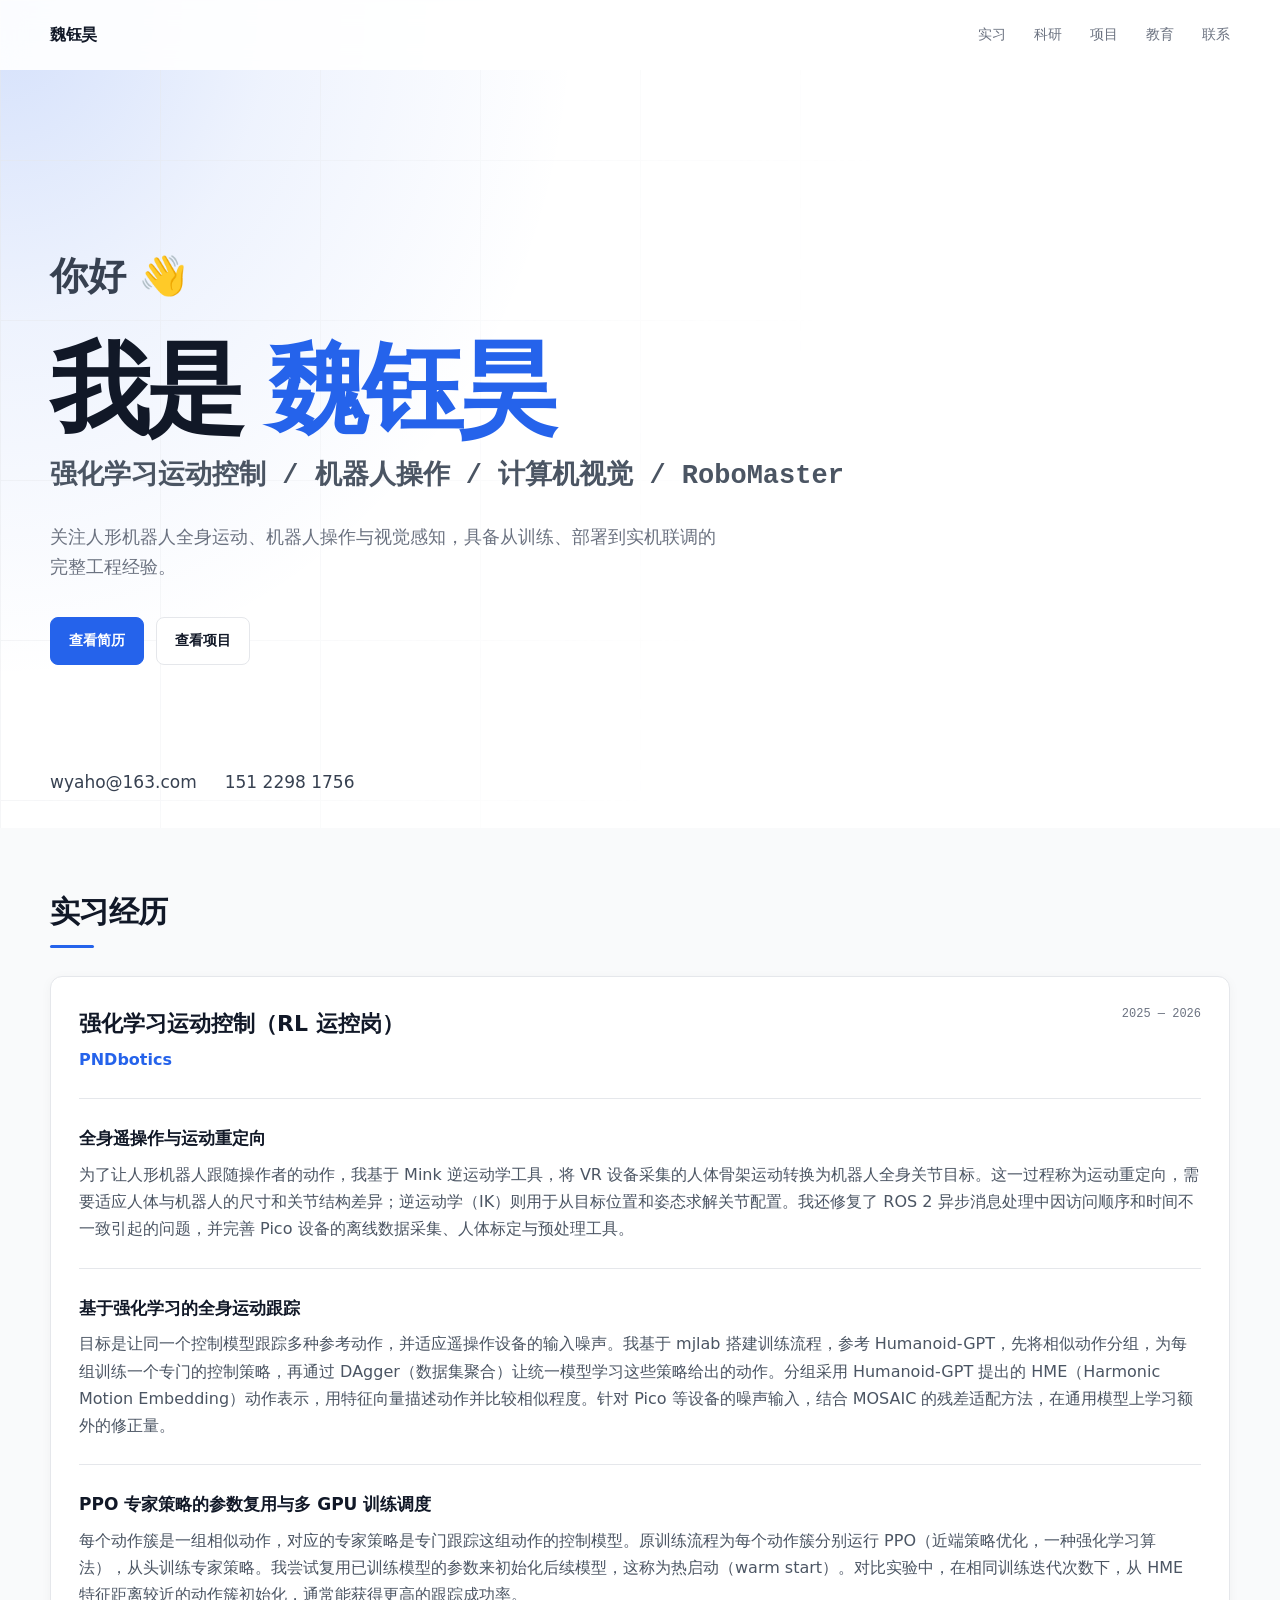
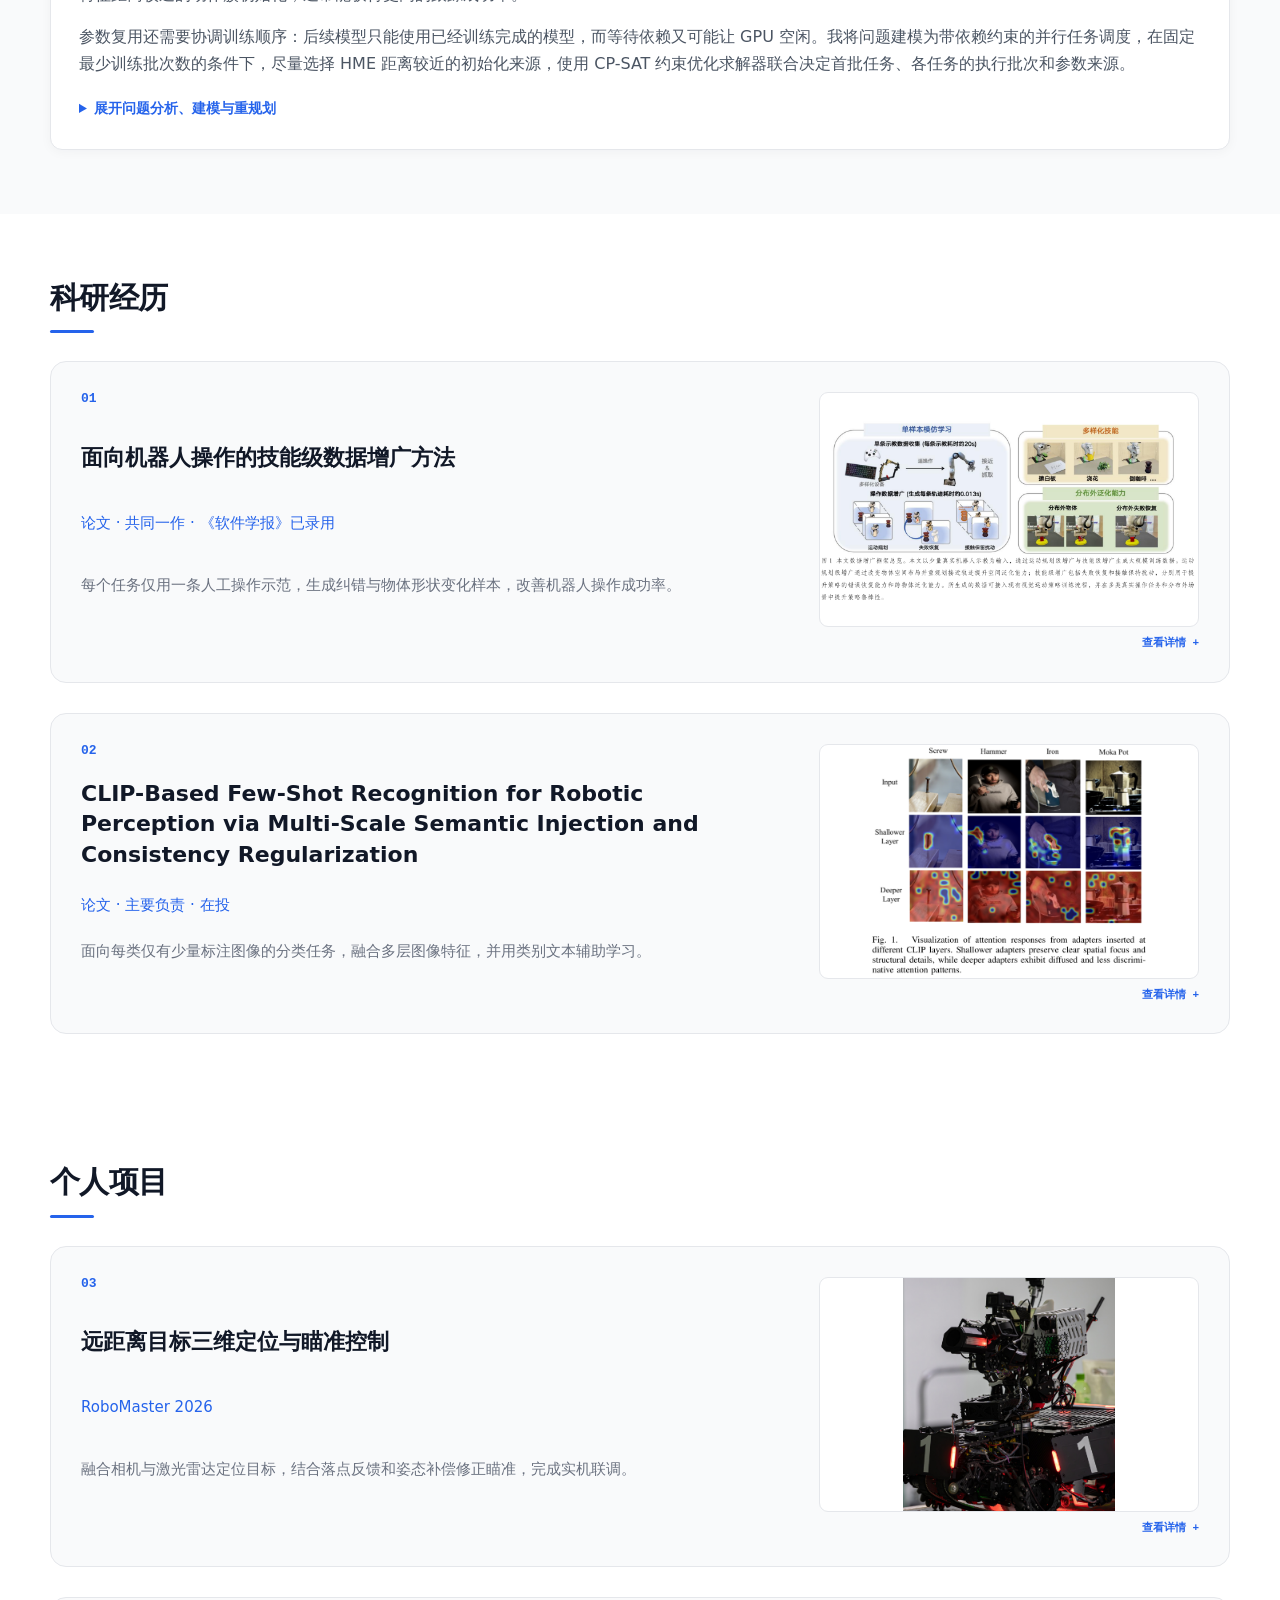
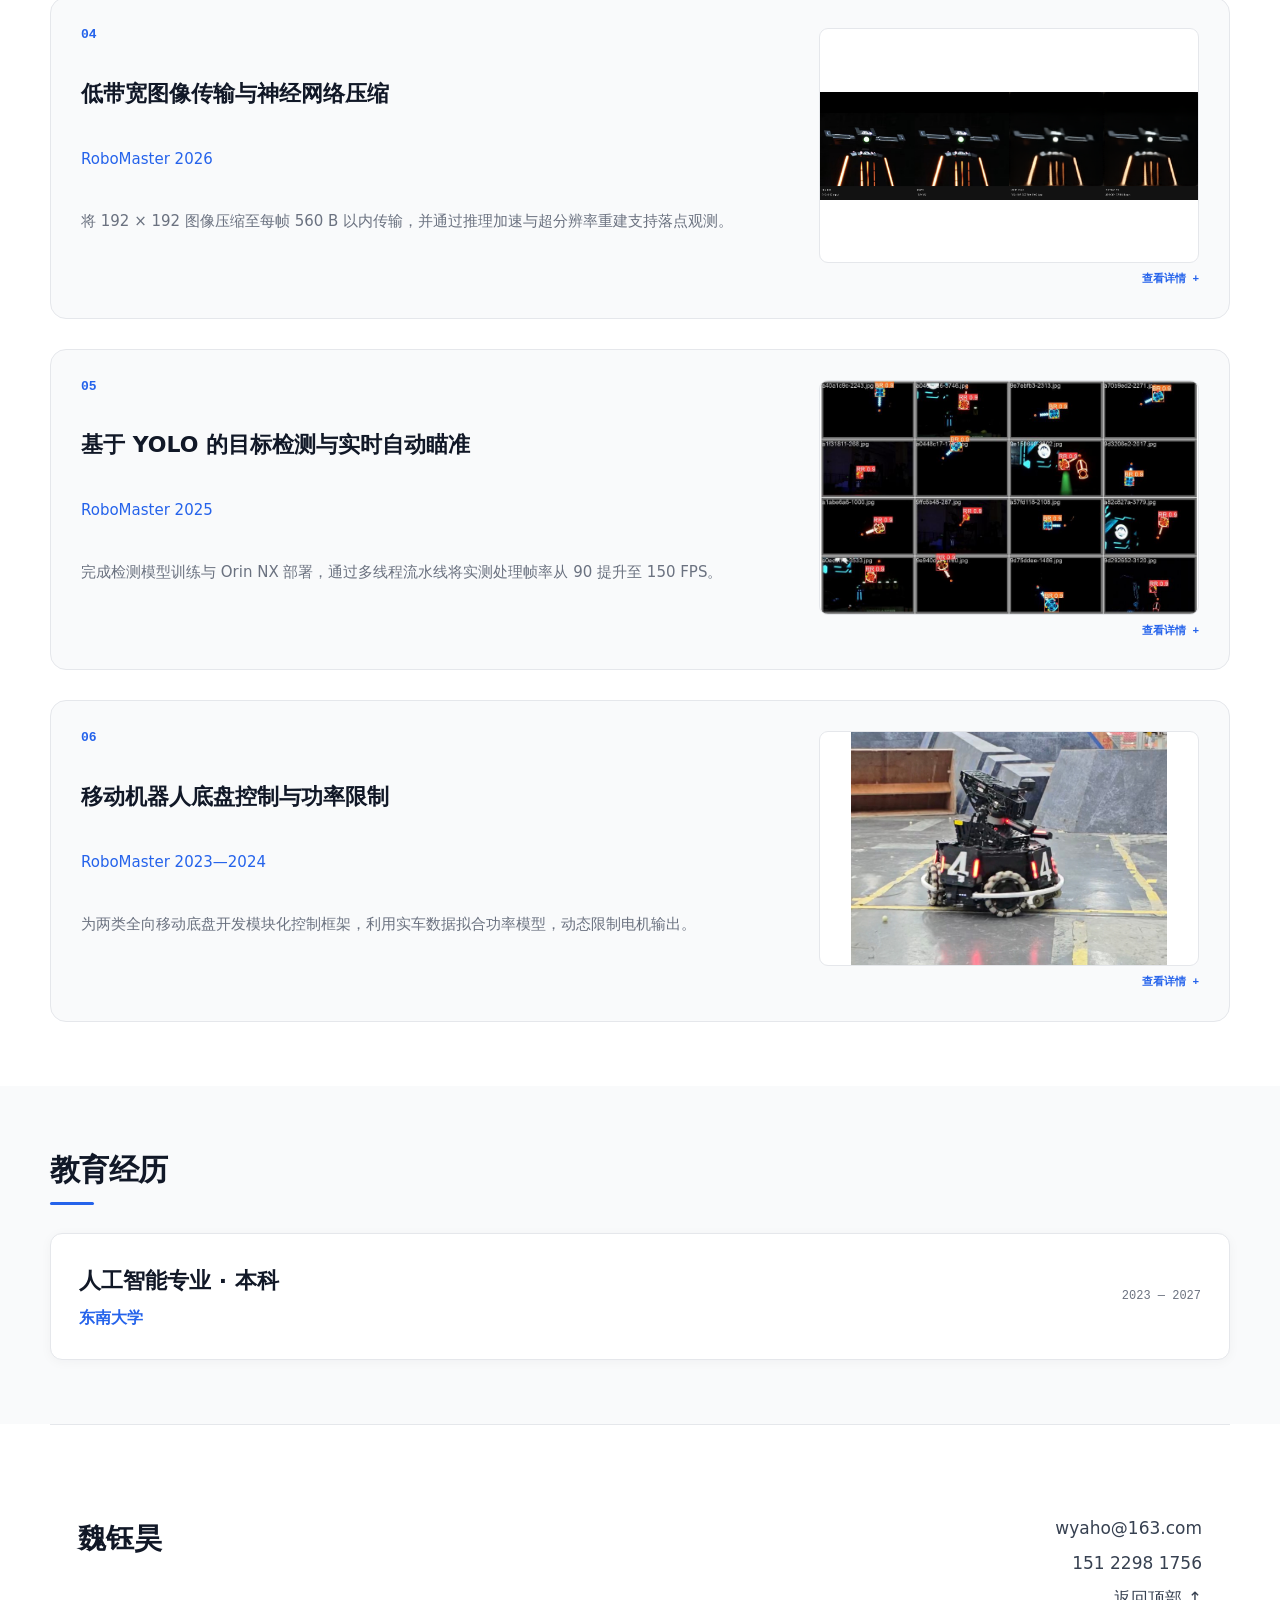
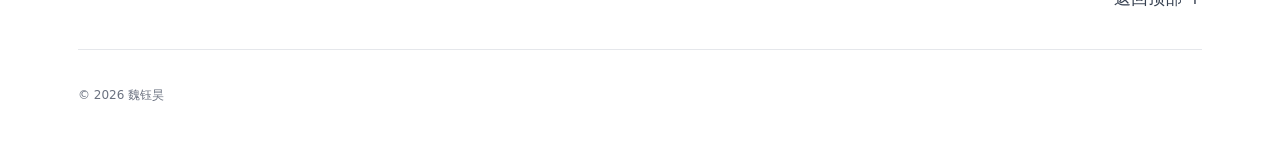
==== index.html @ ca3c0e22 "Publish personal portfolio with research and robotics projects" ====
<!doctype html>
<html lang="zh-CN">
<head>
  <meta charset="UTF-8" />
  <meta name="viewport" content="width=device-width, initial-scale=1.0" />
  <meta name="description" content="魏钰昊的个人主页，聚焦人形机器人、强化学习、机器人操作与视觉感知。" />
  <meta name="theme-color" content="#2563eb" />
  <meta property="og:type" content="website" />
  <meta property="og:url" content="https://weiyuhao258.github.io/" />
  <link rel="canonical" href="https://weiyuhao258.github.io/" />
  <meta property="og:title" content="魏钰昊｜强化学习运动控制与机器人操作" />
  <meta property="og:description" content="实习经历、研究论文、机器人项目与演示视频。" />
  <title>魏钰昊｜个人主页</title>
  <link rel="stylesheet" href="styles.css?v=image-dialog-3" />
  <script src="script.js?v=image-dialog-3" defer></script>
</head>
<body>
  <a class="skip-link" href="#main">跳至主要内容</a>
  <header class="topbar">
    <a class="logo" href="#home">魏钰昊</a>
    <button class="menu-button" type="button" aria-expanded="false" aria-controls="nav">菜单</button>
    <nav id="nav">
      <a href="#experience">实习</a><a href="#research">科研</a><a href="#projects">项目</a><a href="#education">教育</a><a href="#contact">联系</a>
    </nav>
  </header>

  <main id="main">
    <section class="hero" id="home">
      <div class="hero-pattern" aria-hidden="true"></div>
      <div class="hero-content">
        <p class="hello">你好 👋</p>
        <h1>我是 <span>魏钰昊</span></h1>
        <p class="role">强化学习运动控制 / 机器人操作 / 计算机视觉 / RoboMaster</p>
        <p class="hero-summary">关注人形机器人全身运动、机器人操作与视觉感知，具备从训练、部署到实机联调的完整工程经验。</p>
        <div class="hero-actions">
          <a class="button primary" href="assets/profile/Wei_Yuhao_Resume.pdf" target="_blank" rel="noreferrer">查看简历</a>
          <a class="button secondary" href="#projects">查看项目</a>
        </div>
      </div>
      <div class="hero-contact"><a href="mailto:wyaho@163.com">wyaho@163.com</a><a href="tel:+8615122981756">151 2298 1756</a></div>
    </section>

    <section class="content-section tinted" id="experience">
      <div class="section-title"><h2>实习经历</h2><span></span></div>
      <div class="section-content timeline">
        <article class="timeline-item">
          <span class="timeline-dot"></span>
          <div class="experience-card">
            <div class="card-heading"><div><h3>强化学习运动控制（RL 运控岗）</h3><p>PNDbotics</p></div><time>2025 — 2026</time></div>
            <div class="experience-block">
              <h4>全身遥操作与运动重定向</h4>
              <p>为了让人形机器人跟随操作者的动作，我基于 Mink 逆运动学工具，将 VR 设备采集的人体骨架运动转换为机器人全身关节目标。这一过程称为运动重定向，需要适应人体与机器人的尺寸和关节结构差异；逆运动学（IK）则用于从目标位置和姿态求解关节配置。我还修复了 ROS 2 异步消息处理中因访问顺序和时间不一致引起的问题，并完善 Pico 设备的离线数据采集、人体标定与预处理工具。</p>
            </div>
            <div class="experience-block">
              <h4>基于强化学习的全身运动跟踪</h4>
              <p>目标是让同一个控制模型跟踪多种参考动作，并适应遥操作设备的输入噪声。我基于 mjlab 搭建训练流程，参考 Humanoid-GPT，先将相似动作分组，为每组训练一个专门的控制策略，再通过 DAgger（数据集聚合）让统一模型学习这些策略给出的动作。分组采用 Humanoid-GPT 提出的 HME（Harmonic Motion Embedding）动作表示，用特征向量描述动作并比较相似程度。针对 Pico 等设备的噪声输入，结合 MOSAIC 的残差适配方法，在通用模型上学习额外的修正量。</p>
            </div>
            <div class="experience-block">
              <h4>PPO 专家策略的参数复用与多 GPU 训练调度</h4>
              <p>每个动作簇是一组相似动作，对应的专家策略是专门跟踪这组动作的控制模型。原训练流程为每个动作簇分别运行 PPO（近端策略优化，一种强化学习算法），从头训练专家策略。我尝试复用已训练模型的参数来初始化后续模型，这称为热启动（warm start）。对比实验中，在相同训练迭代次数下，从 HME 特征距离较近的动作簇初始化，通常能获得更高的跟踪成功率。</p>
              <p>参数复用还需要协调训练顺序：后续模型只能使用已经训练完成的模型，而等待依赖又可能让 GPU 空闲。我将问题建模为带依赖约束的并行任务调度，在固定最少训练批次数的条件下，尽量选择 HME 距离较近的初始化来源，使用 CP-SAT 约束优化求解器联合决定首批任务、各任务的执行批次和参数来源。</p>
              <details>
                <summary>展开问题分析、建模与重规划</summary>
                <div class="detail-content technical-narrative">
                  <h5>1. 同时考虑参数复用与 GPU 并行度</h5>
                  <p>只为每个任务选择距离最近的模型，可能产生无法执行的顺序：该模型尚未完成训练，或者两个任务互相等待。因此，初始化来源与执行顺序必须一起考虑。一个成功训练的模型可以被所有更晚启动的任务复用，也可以用于初始化多个模型，无需将它们绑定到同一张 GPU。</p>
                  <h5>2. 固定训练批次数，再优化初始化来源</h5>
                  <p>模型将各专家策略的训练时长近似为相等，并采用同步分批调度，即一批任务全部结束后再启动下一批。对 N 个动作簇、G 张 GPU，每批最多安排 G 个任务，最少需要 T = ⌈N / G⌉ 批。在 96 个动作簇、8 张 GPU 的设置下，共安排 12 批，每批 8 个训练任务。</p>
                  <p>批次数固定后，以初始化来源与目标动作簇之间的 HME 距离估计迁移难度，并最小化这些距离的总和。这样，哪些模型先训练、何时可被复用，以及后续模型从哪里初始化，都可以在同一个调度模型中优化。</p>
                  <h5>3. 用 CP-SAT 求解执行批次与依赖关系</h5>
                  <p>为每个动作簇 i 定义整数变量 w<sub>i</sub>，表示执行批次；布尔变量 x<sub>ij</sub> 表示任务 j 是否使用任务 i 的模型初始化，D<sub>ij</sub> 为两者的 HME 距离。第一批任务从头训练，其余任务必须选择一个已完成的模型作为初始化来源，在依赖图中称为父节点。第一批安排哪些动作簇也由求解器决定。</p>
                  <div class="model-spec" aria-label="CP-SAT 调度模型">
                    <div class="equation-row">
                      <span class="equation-label">优化目标</span>
                      <div class="equation-scroll">
                        <math xmlns="http://www.w3.org/1998/Math/MathML" display="block" aria-label="最小化各模型与其初始化来源之间的 HME 距离总和">
                          <mrow><mo movablelimits="true">min</mo><mspace width="0.4em" /><munder><mo>∑</mo><mrow><mi>i</mi><mo>≠</mo><mi>j</mi></mrow></munder><msub><mi>D</mi><mrow><mi>i</mi><mi>j</mi></mrow></msub><msub><mi>x</mi><mrow><mi>i</mi><mi>j</mi></mrow></msub></mrow>
                        </math>
                      </div>
                    </div>
                    <div class="equation-row">
                      <span class="equation-label">变量范围</span>
                      <div class="equation-scroll">
                        <math xmlns="http://www.w3.org/1998/Math/MathML" display="block" aria-label="每个动作簇的执行批次为 1 到 T，T 为 N 除以 G 向上取整；依赖变量取零或一">
                          <mrow><msub><mi>w</mi><mi>i</mi></msub><mo>∈</mo><mo>{</mo><mn>1</mn><mo>,</mo><mo>…</mo><mo>,</mo><mi>T</mi><mo>}</mo><mo>,</mo><mspace width="0.6em" /><mi>T</mi><mo>=</mo><mrow><mo>⌈</mo><mfrac><mi>N</mi><mi>G</mi></mfrac><mo>⌉</mo></mrow><mo>,</mo><mspace width="0.6em" /><msub><mi>x</mi><mrow><mi>i</mi><mi>j</mi></mrow></msub><mo>∈</mo><mo>{</mo><mn>0</mn><mo>,</mo><mn>1</mn><mo>}</mo></mrow>
                        </math>
                      </div>
                    </div>
                    <div class="equation-row">
                      <span class="equation-label">容量约束</span>
                      <div class="equation-scroll">
                        <math xmlns="http://www.w3.org/1998/Math/MathML" display="block" aria-label="对于每个批次 t，安排的动作簇数量不超过 G">
                          <mrow><mo>|</mo><mo>{</mo><mi>i</mi><mo>:</mo><msub><mi>w</mi><mi>i</mi></msub><mo>=</mo><mi>t</mi><mo>}</mo><mo>|</mo><mo>≤</mo><mi>G</mi><mo>,</mo><mspace width="0.6em" /><mo>∀</mo><mi>t</mi><mo>∈</mo><mo>{</mo><mn>1</mn><mo>,</mo><mo>…</mo><mo>,</mo><mi>T</mi><mo>}</mo></mrow>
                        </math>
                      </div>
                    </div>
                    <div class="equation-row">
                      <span class="equation-label">起点约束</span>
                      <div class="equation-scroll">
                        <math xmlns="http://www.w3.org/1998/Math/MathML" display="block" aria-label="第一批安排 G 个从头训练的任务">
                          <mrow><mo>|</mo><mo>{</mo><mi>j</mi><mo>:</mo><msub><mi>w</mi><mi>j</mi></msub><mo>=</mo><mn>1</mn><mo>}</mo><mo>|</mo><mo>=</mo><mi>G</mi></mrow>
                        </math>
                      </div>
                    </div>
                    <div class="equation-row">
                      <span class="equation-label">父节点约束</span>
                      <div class="equation-scroll">
                        <math xmlns="http://www.w3.org/1998/Math/MathML" display="block" aria-label="第一批动作簇没有初始化来源，其余动作簇恰好有一个初始化来源">
                          <mrow><munder><mo>∑</mo><mrow><mi>i</mi><mo>≠</mo><mi>j</mi></mrow></munder><msub><mi>x</mi><mrow><mi>i</mi><mi>j</mi></mrow></msub><mo>=</mo><mrow><mo stretchy="true">{</mo><mtable columnalign="left left" columnspacing="1.2em" rowspacing="0.5em"><mtr><mtd><mn>0</mn><mo>,</mo></mtd><mtd><msub><mi>w</mi><mi>j</mi></msub><mo>=</mo><mn>1</mn></mtd></mtr><mtr><mtd><mn>1</mn><mo>,</mo></mtd><mtd><msub><mi>w</mi><mi>j</mi></msub><mo>&gt;</mo><mn>1</mn></mtd></mtr></mtable></mrow></mrow>
                        </math>
                      </div>
                    </div>
                    <div class="equation-row">
                      <span class="equation-label">依赖约束</span>
                      <div class="equation-scroll">
                        <math xmlns="http://www.w3.org/1998/Math/MathML" display="block" aria-label="若 j 从 i 初始化，则 i 的训练批次必须早于 j">
                          <mrow><msub><mi>x</mi><mrow><mi>i</mi><mi>j</mi></mrow></msub><mo>=</mo><mn>1</mn><mo>⇒</mo><msub><mi>w</mi><mi>i</mi></msub><mo>&lt;</mo><msub><mi>w</mi><mi>j</mi></msub></mrow>
                        </math>
                      </div>
                    </div>
                  </div>
                  <p>容量约束限制每批任务的数量；依赖约束要求初始化来源先于当前任务完成，排除循环等待。CP-SAT 同时搜索首批任务、执行批次与依赖关系，避免先固定初始化来源后才发现 GPU 无法充分并行。</p>
                  <h5>4. 训练失败后，对剩余任务重新建模</h5>
                  <p>初始规划假定各任务训练完成后都能提供可用模型。如果某个模型因表现过差被弃用，就需要调整依赖它的后续任务。将任务分为已成功集合 S、已弃用集合 D 和未训练集合 U：保留 S 的模型，排除 D，并允许 U 中的任务从 S 或后续更早完成的任务中选择初始化来源。</p>
                  <p>每批结束后，若还剩 R 个待训练任务，就以 K = ⌈R / G⌉ 作为剩余批次数上限，重新求解任务分配与依赖关系。已经成功的模型不再占用后续 GPU 资源，可以直接用于初始化，使剩余训练继续复用已有成果。</p>
                </div>
              </details>
            </div>
          </div>
        </article>
      </div>
    </section>

    <section class="content-section" id="research">
      <div class="section-title"><h2>科研经历</h2><span></span></div>
      <div class="section-content project-list">
        <details class="project-card">
          <summary class="project-summary">
            <span class="project-index">01</span>
            <strong>面向机器人操作的技能级数据增广方法</strong>
            <span class="project-meta">论文 · 共同一作 · 《软件学报》已录用</span>
            <span class="project-brief">每个任务仅用一条人工操作示范，生成纠错与物体形状变化样本，改善机器人操作成功率。</span>
            <img class="project-thumb" src="assets/skill-augmentation/jos-overview-hd.png" alt="技能级数据增广项目配图" loading="lazy" />
            <span class="expand-label">查看详情</span>
          </summary>
          <div class="project-detail">
            <button type="button" aria-haspopup="dialog" class="paper-image-link" data-image-src="assets/skill-augmentation/jos-overview-hd.png" aria-label="查看技能级数据增广框架高清图（当前页面放大）">
              <img class="project-image" src="assets/skill-augmentation/jos-overview-hd.png" alt="技能级数据增广框架" loading="lazy" />
              <span>点击查看高清大图 ↗</span>
            </button>
            <h4>研究问题：示范很少时，如何学会纠错并适应新物体？</h4>
            <p>机器人模仿学习需要人工示教，即记录人控制机器人完成任务时的观测和动作，再训练模型根据观测生成动作。真实示教采集成本高，而只有成功示范时，模型可能学不会如何纠正执行偏差，也难以适应形状不同的新物体。本研究通过编辑已有示教生成更多训练样本，这一过程称为数据增广。</p>
            <p>论文将操作轨迹分为接触前的“运动规划阶段”和接触后的“完成技能阶段”，例如先接近杯子，再抓住杯子完成倾倒。“技能级增广”指针对后一阶段及其起始状态生成训练样本，重点补充偏离后的恢复动作，以及物体形状发生变化的观测。</p>
            <h4>方法设计：补充恢复轨迹，改变物体非接触区域的形状</h4>
            <p>论文中的“失败恢复增广”通过编辑点云（表示物体表面的三维采样点）和机械臂状态，模拟开始接触物体时的位置、朝向偏差或视野遮挡，再生成回到正常操作起点的轨迹，并接续原有操作。生成的样本让模型学习从偏离状态恢复后继续完成任务。</p>
            <p>另一种方法称为“接触保持扰动”：保留机器人与物体接触区域的形状，只对其余区域进行拉宽、增高或表面形变。例如，用夹爪抓杯把时，保持杯把的接触形状，改变杯身形状。这样可以增加训练物体的外形变化，同时保留原示教中的接触几何关系。</p>
            <button type="button" aria-haspopup="dialog" class="paper-image-link" data-image-src="assets/skill-augmentation/jos-method-hd.png" aria-label="查看失败恢复与接触保持扰动高清图（当前页面放大）">
              <img class="project-image" src="assets/skill-augmentation/jos-method-hd.png" alt="失败恢复轨迹与接触保持扰动方法示意" loading="lazy" />
              <span>点击查看高清大图 ↗</span>
            </button>
            <h4>实验验证与效果</h4>
            <p>实验以每个任务一条真实示教为起点，使用增广数据训练根据点云生成动作的 DP3 策略，并在 Franka 机械臂上验证擦拭、倾倒、抓取等真实操作任务。相比仅改变物体位置和接近路径的增广方式，加入技能级增广提高了操作成功率，并改善了对新物体和执行偏差的适应能力。</p>
            <p>失败恢复实验中，机器人学会了先纠正异常状态，再继续操作。例如，当机械臂自身遮挡摄像头、使目标物体从视野中消失时，机械臂会主动抬起，让摄像头重新看到物体，然后继续完成任务；当末端位置发生偏移时，也能回到可继续操作的位置。这些行为体现了从失败状态中恢复的能力，下方视频展示了相应的实机过程。</p>
            <div class="video-grid three"><video controls playsinline preload="metadata" src="assets/skill-augmentation/demo-1.mp4"></video><video controls playsinline preload="metadata" src="assets/skill-augmentation/demo-2.mp4"></video><video controls playsinline preload="metadata" src="assets/skill-augmentation/demo-3.mp4"></video></div>
            <span class="coming-soon">论文链接 · Coming Soon</span>
          </div>
        </details>

        <details class="project-card">
          <summary class="project-summary">
            <span class="project-index">02</span>
            <strong>CLIP-Based Few-Shot Recognition for Robotic Perception via Multi-Scale Semantic Injection and Consistency Regularization</strong>
            <span class="project-meta">论文 · 主要负责 · 在投</span>
            <span class="project-brief">面向每类仅有少量标注图像的分类任务，融合多层图像特征，并用类别文本辅助学习。</span>
            <img class="project-thumb" src="assets/clip-recognition/clip-layer-attention.png" alt="CLIP 少样本识别项目配图" loading="lazy" />
            <span class="expand-label">查看详情</span>
          </summary>
          <div class="project-detail">
            <h4>研究动机：CLIP 不同网络层保留的信息并不相同</h4>
            <button type="button" aria-haspopup="dialog" class="paper-image-link" data-image-src="assets/clip-recognition/clip-layer-attention.png" aria-label="查看 CLIP 不同层注意力对比高清图（当前页面放大）">
              <img class="project-image" src="assets/clip-recognition/clip-layer-attention.png" alt="浅层与深层 CLIP 特征的注意力对比" loading="lazy" />
              <span>点击查看高清大图 ↗</span>
            </button>
            <p>CLIP 通过图像与文字配对训练，将视觉内容和语言概念映射到同一特征空间。它的视觉编码器逐层处理图像：较浅和中间层保留较多局部结构、形状和空间位置，较深层更侧重类别语义，但空间信息会逐渐变粗。常见的 CLIP 少样本分类方法只使用最后一层特征，可能因此遗漏区分相似类别所需的局部细节。</p>
            <p>上图比较了四类图像在不同网络深度上的注意力响应。较浅层的高响应区域集中在螺钉、锤子、熨斗和摩卡壶等目标本身，能较清楚地保留物体位置与轮廓；较深层的响应更分散，部分注意力落在背景或与目标无关的位置。这说明不同层提取的特征具有互补性，分类时需要同时利用中间层的局部证据和深层的语义信息，而不能只依赖最终输出。</p>
            <h4>方法设计：用类别文本引导特征提取，融合不同层的图像信息</h4>
            <button type="button" aria-haspopup="dialog" class="paper-image-link" data-image-src="assets/clip-recognition/clip-framework.png" aria-label="查看 CLIP 方法框架高清图（当前页面放大）">
              <img class="project-image" src="assets/clip-recognition/clip-framework.png" alt="多尺度语义注入与语义一致性正则化框架" loading="lazy" />
              <span>点击查看高清大图 ↗</span>
            </button>
            <p>Multi-Scale Semantic Injection（MSI，多尺度语义注入）从冻结的 CLIP 视觉编码器中选取多个中间层输出。对于每一层，先将类别名称经过 CLIP 文本编码器得到文本特征，再把文本 token 与该层的图像 patch token 一起送入共享的 Transformer，使图像特征获得当前分类任务的类别提示。</p>
            <p>语义注入后，以包含类别信息的全局 token 作为查询，通过交叉注意力从各个局部 patch 中选择与类别最相关的区域，得到每层的图像表示。最后，注意力池化模块学习不同层的权重，将局部空间细节与深层语义汇总为最终特征，并通过它与各类别原型之间的距离完成少样本分类。</p>
            <p>训练时，带标签的参考图像可以使用真实类别名称，待分类图像却没有真实标签，直接依赖文本会造成两类特征不一致。Semantic Consistency Regularization（SCR，语义一致性正则化）对同一图像分别执行有文本提示和无文本提示的前向计算：一方面随机关闭部分文本提示，让模型同时适应两种输入；另一方面约束两条分支得到的特征保持接近。这样既能在训练时利用类别文本，又能让模型在只有图像输入时保持稳定。</p>
            <h4>实验验证与图示分析</h4>
            <button type="button" aria-haspopup="dialog" class="paper-image-link" data-image-src="assets/clip-recognition/clip-analysis.png" aria-label="查看 CLIP 注意力响应与聚合贡献高清图（当前页面放大）">
              <img class="project-image" src="assets/clip-recognition/clip-analysis.png" alt="不同视觉层的注意力响应与聚合贡献" loading="lazy" />
              <span>点击查看高清大图 ↗</span>
            </button>
            <p>实验在 MiniImageNet、TieredImageNet 与 CUB 三个图像分类数据集上进行，采用 5-way 1-shot 和 5-way 5-shot 设置：每次从五个类别中分类，每类分别提供一张或五张标注图像。与已有少样本学习和 CLIP 适配方法的对比表明，该方法在通用类别与细粒度类别数据集上均取得有竞争力的分类准确率。</p>
            <p>上图左侧给出了文本提示为“keyboard”时，CLIP 第 6、8、10、12 层的注意力图。第 6、8 层响应较分散，第 10 层开始形成更集中的键盘区域，第 12 层提供更抽象的类别响应，说明局部证据与语义信息分布在不同深度。右侧热力图展示 16 个注意力头对四个层级特征的聚合权重：多数注意力头同时使用多个层级，并对第 10、12 层赋予较高权重，表明模型没有固定依赖某一个网络层，而是在不同深度之间选择互补信息。</p>
            <p>消融实验进一步分别移除多层特征、交叉注意力、随机语义注入和特征一致性损失。多层特征与交叉注意力同时启用时分类效果最好；随机关闭文本提示与显式特征对齐共同使用时，也优于移除其中任一项的设置。这说明 MSI 主要改善局部判别信息的提取，SCR 则缓解参考图像使用文本、待分类图像仅有视觉输入造成的特征差异。</p>
            <span class="coming-soon">论文链接 · Coming Soon</span>
          </div>
        </details>

      </div>
    </section>

    <section class="content-section" id="projects">
      <div class="section-title"><h2>个人项目</h2><span></span></div>
      <div class="section-content project-list">
        <details class="project-card">
          <summary class="project-summary">
            <span class="project-index">03</span>
            <strong>远距离目标三维定位与瞄准控制</strong>
            <span class="project-meta">RoboMaster 2026</span>
            <span class="project-brief">融合相机与激光雷达定位目标，结合落点反馈和姿态补偿修正瞄准，完成实机联调。</span>
            <img class="project-thumb" src="assets/remote-aiming/rm-robot.jpg" alt="搭载远程吊射观瞄系统的机器人" loading="lazy" />
            <span class="expand-label">查看详情</span>
          </summary>
          <div class="project-detail">
            <h4>问题：单目视觉难以满足 20 m 以上的定位精度</h4>
            <p>项目用于 RoboMaster 机器人对抗赛中的远距离吊射任务。目标距离超过 20 m 后，基于 PnP 的单目视觉定位容易因目标在图像中尺寸较小、角点误差被距离放大而产生较大的深度误差，难以达到后续弹道计算所需的定位精度。因此引入激光雷达，与相机联合标定后使用点云提供更准确的目标距离与三维位置，再据此计算弹道和云台控制指令。</p>
            <h4>观瞄硬件</h4>
            <img class="project-image" src="assets/remote-aiming/rm-camera-rig-detail.png" alt="工业相机、50 mm 镜头、Livox Mid-70 与激光测距仪的硬件标注" loading="lazy" />
            <h4>方法：相机与雷达联合定位，反馈修正瞄准方向</h4>
            <button type="button" aria-haspopup="dialog" class="paper-image-link" data-image-src="assets/remote-aiming/flowchart_high_res.png" aria-label="查看远程吊射观瞄系统高清流程图（当前页面放大）">
              <img class="project-image" src="assets/remote-aiming/flowchart_high_res.png" alt="远程吊射观瞄系统流程：相机检测、点云定位、弹丸校准和云台补偿" loading="lazy" />
              <span>点击查看高清大图 ↗</span>
            </button>
            <p>首先使用 ROS2_CALIB 标定相机与 Livox Mid-70 激光雷达之间的位置和朝向关系。运行时将 YOLO 检测到的目标框投影到雷达点云，在对应区域内通过聚类和滤波去除离群点，再根据有效点云估计目标的水平距离、垂直距离和三维位置。弹道解算根据目标位置计算所需的俯仰角与水平偏角，并生成二轴云台的控制指令。</p>
            <p>针对弹丸误检和漏检，使用单目标跟踪关联连续画面中的同一颗弹丸，并依据观测轨迹和落点修正瞄准点。底盘倾斜时，利用惯性测量单元（IMU）提供的姿态信息，结合二轴云台运动学进行坐标变换，使水平转向与俯仰指令仍以地面为参考。</p>
            <h4>结果：完成目标定位、反馈修正与姿态补偿的实机联调</h4>
            <p>系统已完成传感器标定、三维定位、云台控制、弹丸跟踪与姿态补偿的集成和实机测试。测试中使用独立激光测距仪作为距离参考，核对定位中的测距结果。下方视频展示机器人上的观测与控制过程。</p>
            <video class="project-video" controls playsinline preload="metadata" poster="assets/remote-aiming/rm-range-test.png" src="assets/remote-aiming/demo-4.mp4"></video>
          </div>
        </details>

        <details class="project-card">
          <summary class="project-summary">
            <span class="project-index">04</span>
            <strong>低带宽图像传输与神经网络压缩</strong>
            <span class="project-meta">RoboMaster 2026</span>
            <span class="project-brief">将 192 × 192 图像压缩至每帧 560 B 以内传输，并通过推理加速与超分辨率重建支持落点观测。</span>
            <img class="project-thumb" src="assets/video-compression/compress-result.png" alt="低码率吊射图传项目配图" loading="lazy" />
            <span class="expand-label">查看详情</span>
          </summary>
          <div class="project-detail">
            <h4>问题：严格控制单帧大小，并在有限算力和电池供电下实时运行</h4>
            <p>通信协议留给每帧图像的数据只有约 560 B，任何一帧超出预算都无法直接发送。CompressAI 的 mbt2018_mean 预训练模型采用固定压缩配置，不支持实时可变码率控制，也不能严格保证不同复杂度的画面都落在单帧预算内，直接用于比赛存在超长码流的风险。为此，在该模型上加入基于 QVRF 的码率调节与超预算重试机制，使码流能够随画面复杂度动态变化。</p>
            <p>算力和供电同样受限：机载发送端运行在 NUC12 上，接收端使用只能依靠笔记本电池供电的 NVIDIA GPU 笔记本。系统需要在两端持续完成神经网络推理、熵编码和图像后处理，因此除了控制码率，还要提升推理效率、降低运行开销。</p>
            <h4>压缩方法：通过特征量化与反馈调节控制每帧码流</h4>
            <p><strong>图像特征与统计信息。</strong>发送端将 192 × 192 RGB 图像输入分析网络 g<sub>a</sub>，得到用于重建图像的低维特征 y。特征数量虽然减少了，但直接发送浮点数仍然太大，因此还需要量化和熵编码。超先验网络 h<sub>a</sub> 将 y 进一步转换为紧凑的辅助特征 z；对 z 量化并解码后，通过 h<sub>s</sub> 预测 y 中各元素的均值与尺度，即数值的中心和分散程度，为后续编码提供概率模型。</p>
            <p><strong>量化与熵编码。</strong>先从 y 中减去预测均值，再乘以增益系数 gain 并取整，得到待编码的整数符号。gain 较小时，更多相近数值会被归为同一个符号，压缩后的字节数减少，但部分图像细节也会丢失。随后根据预测尺度选择概率表，使用 rANS 熵编码将符号序列写成紧凑字节流；常见符号消耗的编码位数更少。发送内容包括主特征 y 的码流、辅助特征 z 的码流，以及解码所需的增益等信息。</p>
            <p><strong>逐帧反馈与超预算处理。</strong>根据上一帧实际字节数占 560 B 预算的比例调整下一帧 gain：剩余空间较多时提高增益以保留细节，接近上限时降低增益。如果当前帧超出预算，则进一步降低 gain 重新编码；多次尝试后仍超限时发送 OVER 标记，接收端保留上一帧画面，避免向链路提交超长图像数据。</p>
            <p><strong>接收端重建。</strong>先解码 z，并通过 h<sub>s</sub> 恢复与发送端一致的均值和尺度，再用相同的概率表解码 y 的整数符号。将符号除以 gain、加回均值后得到重建特征，送入解码网络 g<sub>s</sub> 生成图像，再用 RLFN ×2 超分辨率网络输出更高分辨率的画面。辅助特征 z 使两端能够重建同一套统计信息，无需直接传输体积更大的均值与尺度数组。压缩原理、码率反馈和异常处理的详细实现见 <a class="text-link" href="https://github.com/ElainaXD/rm_compress#具体实现" target="_blank" rel="noreferrer">项目技术文档 ↗</a>。</p>
            <h4>推理优化：按发送端与接收端的数据流减少额外开销</h4>
            <p>发送端使用 NUC12 的集成显卡与 OpenVINO 加速 g<sub>a</sub>，并通过 PrePostProcessor 将 BGR uint8 输入、图像缩放、RGB 转换和归一化合入推理图，避免单独在 CPU 上预处理。概率表索引查找使用 NumPy searchsorted 替代 CompressAI 原有的 build_indexes 搜索过程，减少熵编码前的索引构造开销。</p>
            <p>接收端将解码网络 g<sub>s</sub> 与 RLFN ×2 超分辨率网络融合成一个 TensorRT engine，中间特征无需返回 CPU，直接输出 384 × 384 图像；再使用 CuPy 在 GPU 上完成 NCHW FP32 到 HWC uint8 的格式转换。熵编码相关模块对数值一致性敏感，跨设备误差可能造成编码端和解码端概率表不一致，因此这部分保留在 CPU。</p>
            <h4>结果：完成低带宽实时传输，实测可用于落点判断</h4>
            <p>系统将 192 × 192 RGB 图像的压缩数据控制在每帧 560 B 以内。仓库记录的实现支持 24 FPS 传输，并在接收端输出 384 × 384 图像；实测重建画面可用于判断弹丸落点、辅助瞄准修正。</p>
            <p><strong>下方视频右下角的画面，是最终使用时操作手看到的效果</strong>，即经过压缩、传输、解码和超分辨率重建后，用于观察目标与弹丸落点的画面。</p>
            <video class="project-video" controls playsinline preload="metadata" poster="assets/video-compression/compress-landing.png" src="assets/video-compression/demo-5.mp4"></video>
            <a class="external-link" href="https://github.com/ElainaXD/rm_compress" target="_blank" rel="noreferrer">GitHub 仓库 ↗</a>
          </div>
        </details>

        <details class="project-card">
          <summary class="project-summary">
            <span class="project-index">05</span>
            <strong>基于 YOLO 的目标检测与实时自动瞄准</strong>
            <span class="project-meta">RoboMaster 2025</span>
            <span class="project-brief">完成检测模型训练与 Orin NX 部署，通过多线程流水线将实测处理帧率从 90 提升至 150 FPS。</span>
            <img class="project-thumb" src="assets/auto-aim/yolo-dataset.jpg" alt="YOLO 自瞄项目配图" loading="lazy" />
            <span class="expand-label">查看详情</span>
          </summary>
          <div class="project-detail">
            <h4>能量机关目标检测与模型部署</h4>
            <p>完成“能量机关”（比赛中的旋转靶标）的图像采集、数据清理、目标标注、YOLO 模型训练和 TensorRT 部署，在 NVIDIA Orin NX 上运行目标检测。比赛规则临时移除装置外边框后，根据装置已知尺寸，使用 OpenCV 遮盖旧图像中的边框，修正训练数据与赛场外观的差异，使已有数据得以复用；更新后的模型完成赛场应用。</p>
            <h4>自动瞄准系统的多线程流水线优化</h4>
            <p>将取图、预处理、推理、后处理、卡尔曼滤波观测、云台控制和发射控制拆分为独立任务线程，通过生产者—消费者模式传递数据，并使用条件变量在数据就绪时同步线程，减少各阶段之间的阻塞等待。针对推理瓶颈配置多个并行推理线程，使不同帧的处理过程可以重叠执行。</p>
            <figure class="project-flow">
              <button type="button" aria-haspopup="dialog" data-image-src="assets/auto-aim/diagram.png" aria-label="查看自瞄多线程推理流水线原图（当前页面放大）">
                <img src="assets/auto-aim/diagram.png" alt="自瞄多线程流水线：相机取图和预处理后，进入装甲板或能量机关的多线程推理任务，再衔接后处理、卡尔曼滤波观测、云台与发射控制；各任务通过条件变量同步。" width="937" height="900" loading="lazy" />
              </button>
              <figcaption>自瞄多线程推理流水线 · 点击查看原图</figcaption>
            </figure>
            <p>在项目测试条件下，多线程优化后系统每秒处理的图像帧数由 90 增加到 150，体现了流水线整体吞吐量的提升。以下两段视频展示自动瞄准系统的实机运行。</p>
            <div class="video-grid two"><video controls playsinline preload="metadata" src="assets/auto-aim/demo-6.mp4"></video><video controls playsinline preload="metadata" src="assets/auto-aim/demo-7.mp4"></video></div>
          </div>
        </details>

        <details class="project-card">
          <summary class="project-summary">
            <span class="project-index">06</span>
            <strong>移动机器人底盘控制与功率限制</strong>
            <span class="project-meta">RoboMaster 2023—2024</span>
            <span class="project-brief">为两类全向移动底盘开发模块化控制框架，利用实车数据拟合功率模型，动态限制电机输出。</span>
            <img class="project-thumb" src="assets/chassis-control/infantry.jpg" alt="使用全向轮底盘的步兵机器人" loading="lazy" />
            <span class="expand-label">查看详情</span>
          </summary>
          <div class="project-detail">
            <h4>底盘嵌入式控制框架</h4>
            <p>开发适用于全向轮与麦克纳姆轮底盘的嵌入式控制框架，将外设通信、状态观测和控制逻辑拆分为独立模块，减少控制算法与具体硬件通信方式之间的耦合。通信适配、状态观测与控制参数可以分别修改，便于在不同底盘上复用和继续开发。</p>
            <h4>电机功率建模</h4>
            <p>采集实车在不同转速与负载下的电机转速、电流和功率数据，拟合电机功率估计模型。运行时根据各电机状态估计底盘总功率，再动态限制电机目标输出，使功率控制能够随当前运行状态调整，而不是采用固定输出限幅。</p>
          </div>
        </details>
      </div>
    </section>

    <section class="content-section tinted" id="education">
      <div class="section-title"><h2>教育经历</h2><span></span></div>
      <div class="section-content"><article class="education-card"><div><h3>人工智能专业 · 本科</h3><p>东南大学</p></div><time>2023 — 2027</time></article></div>
    </section>

  </main>

  <footer id="contact">
    <div><h2>魏钰昊</h2></div>
    <div class="footer-links"><a href="mailto:wyaho@163.com">wyaho@163.com</a><a href="tel:+8615122981756">151 2298 1756</a><a href="#home">返回顶部 ↑</a></div>
    <p class="copyright">© <span data-year></span> 魏钰昊</p>
  </footer>
</body>
</html>
---- styles.css ----
:root {
  --accent: #2563eb; --accent-soft: #dbeafe; --text: #111827; --muted: #6b7280;
  --line: #e5e7eb; --surface: #f9fafb; --white: #fff; --max: 1180px;
  --mono: "SFMono-Regular", Consolas, "Liberation Mono", "PingFang SC", monospace;
  --sans: Inter, ui-sans-serif, system-ui, -apple-system, BlinkMacSystemFont, "Segoe UI", "PingFang SC", "Microsoft YaHei", sans-serif;
}
* { box-sizing: border-box; }
html { scroll-behavior: smooth; }
body { margin: 0; color: var(--text); background: white; font-family: var(--sans); line-height: 1.7; -webkit-font-smoothing: antialiased; }
a { color: inherit; text-decoration: none; }
img, video { display: block; max-width: 100%; }
button { font: inherit; }
::selection { color: var(--text); background: var(--accent-soft); }
.skip-link { position: fixed; top: -60px; left: 20px; z-index: 100; padding: 10px 14px; color: white; background: var(--accent); }
.skip-link:focus { top: 20px; }

.topbar { position: fixed; z-index: 50; inset: 0 0 auto; height: 70px; padding: 0 max(28px, calc((100vw - var(--max)) / 2)); display: flex; align-items: center; justify-content: space-between; background: rgba(255,255,255,.9); border-bottom: 1px solid transparent; backdrop-filter: blur(12px); transition: border-color .2s; }
.topbar.scrolled { border-color: var(--line); }
.logo { font-weight: 750; letter-spacing: -.02em; }
nav { display: flex; gap: 28px; color: var(--muted); font-size: 14px; }
nav a:hover, nav a.active { color: var(--accent); }
.menu-button { display: none; padding: 7px 10px; color: var(--text); background: white; border: 1px solid var(--line); border-radius: 7px; }

.hero { position: relative; min-height: 92vh; padding: 150px max(28px, calc((100vw - var(--max)) / 2)) 70px; display: flex; align-items: center; overflow: hidden; background: white; }
.hero::before { content: ""; position: absolute; inset: 0; background: radial-gradient(ellipse 850px 1000px at 0 0, rgba(37,99,235,.2), rgba(37,99,235,.08) 32%, transparent 68%); }
.hero-pattern { position: absolute; inset: 0; opacity: .55; background-image: linear-gradient(#e5e7eb 1px, transparent 1px), linear-gradient(90deg, #e5e7eb 1px, transparent 1px); background-size: 160px 160px; mask-image: linear-gradient(110deg, black, transparent 60%); }
.hero-content { position: relative; z-index: 2; max-width: 850px; }
.hello { margin: 0; color: #374151; font-size: clamp(24px, 3vw, 44px); font-weight: 700; }
.hero h1 { margin: 28px 0 12px; font-size: clamp(54px, 8vw, 100px); line-height: 1.08; letter-spacing: -.055em; }
.hero h1 span { color: var(--accent); }
.role { margin: 0; color: #4b5563; font: 600 clamp(18px, 2.2vw, 27px)/1.5 var(--mono); }
.hero-summary { max-width: 680px; margin: 25px 0 0; color: var(--muted); font-size: 18px; }
.hero-actions { display: flex; flex-wrap: wrap; gap: 12px; margin-top: 34px; }
.button { padding: 11px 18px; border: 1px solid var(--line); border-radius: 8px; font-size: 14px; font-weight: 650; transition: transform .2s, box-shadow .2s; }
.button:hover { transform: translateY(-2px); box-shadow: 0 8px 22px rgba(17,24,39,.08); }
.button.primary { color: white; background: var(--accent); border-color: var(--accent); }
.button.secondary { background: white; }
.hero-contact { position: absolute; z-index: 2; left: max(28px, calc((100vw - var(--max)) / 2)); bottom: 32px; display: flex; flex-wrap: wrap; gap: 8px 28px; max-width: calc(100% - 44px); color: #374151; font: 500 17px/1.6 var(--sans); }
.hero-contact a:hover { color: var(--accent); }

.content-section { margin: 0; padding: 64px max(28px, calc((100vw - var(--max)) / 2)); display: block; scroll-margin-top: 70px; }
.content-section.tinted { background: var(--surface); }
.section-title { position: static; margin-bottom: 28px; text-align: left; }
.section-title h2 { margin: 0; font-size: 30px; line-height: 1.35; letter-spacing: -.025em; }
.section-title span { display: block; width: 44px; height: 3px; margin-top: 12px; border-radius: 99px; background: var(--accent); }
.section-content { min-width: 0; }
.about-content > p { margin: 0; color: #4b5563; font-size: clamp(17px, 2vw, 21px); line-height: 1.9; }
.skills, .project-tags { display: flex; flex-wrap: wrap; gap: 9px; margin-top: 34px; }
.skills span, .project-tags span { padding: 7px 11px; color: white; background: #111827; border-radius: 7px; font-size: 12px; font-weight: 650; }

.timeline { position: relative; }
.timeline::before { display: none; }
.timeline-item { position: relative; }
.timeline-dot { display: none; }
.experience-card, .education-card { position: relative; z-index: 3; padding: 28px; background: white; border: 1px solid var(--line); border-radius: 12px; box-shadow: 0 2px 12px rgba(17,24,39,.04); }
.card-heading, .block-title-row, .education-card { display: flex; justify-content: space-between; gap: 25px; align-items: flex-start; }
.card-heading h3, .education-card h3 { margin: 0; font-size: 22px; }
.card-heading p, .education-card p { margin: 4px 0 0; color: var(--accent); font-weight: 650; }
.card-heading time, .education-card time { color: var(--muted); font: 500 12px/1.6 var(--mono); white-space: nowrap; }
.experience-block { padding-top: 25px; margin-top: 25px; border-top: 1px solid var(--line); }
.experience-block h4 { margin: 0 0 8px; font-size: 17px; }
.experience-block > p { margin: 0; color: #4b5563; }
.experience-block > p + p { margin-top: 14px; }
details { margin-top: 20px; }
summary { cursor: pointer; color: var(--accent); font-weight: 700; font-size: 14px; }
.detail-content { padding-top: 16px; color: #4b5563; font-size: 14px; }
.detail-content p { margin-top: 0; }
.detail-content li { margin: 7px 0; }
.technical-narrative { max-width: 1000px; padding-top: 4px; font-size: 15px; line-height: 1.85; }
.technical-narrative h5 { margin: 26px 0 10px; color: var(--text); font-size: 16px; line-height: 1.5; }
.technical-narrative p { margin: 0 0 14px; }
.model-spec { padding: 8px 20px; margin: 18px 0; border-left: 2px solid #cbd5e1; background: var(--surface); }
.equation-row { display: grid; grid-template-columns: 100px minmax(0, 1fr); align-items: center; gap: 16px; padding: 14px 0; }
.equation-row + .equation-row { border-top: 1px solid var(--line); }
.equation-label { color: #4b5563; font-size: 14px; }
.equation-scroll { min-width: 0; overflow-x: auto; padding: 5px 0; }
.equation-scroll math { width: max-content; margin: 0; color: var(--text); font-family: "Cambria Math", "STIX Two Math", math; font-size: 19px; }

.project-list { display: grid; gap: 30px; }
.project-group-title { margin: 0; padding-bottom: 12px; color: var(--text); border-bottom: 1px solid var(--line); font-size: 24px; letter-spacing: -.02em; }
.project-group-title.personal-title { margin-top: 30px; }
.project-card, .small-project-card { position: relative; padding: 30px; background: var(--surface); border: 1px solid var(--line); border-radius: 16px; transition: transform .25s, box-shadow .25s, background .25s; }
.project-card:hover, .small-project-card:hover { transform: translateY(-3px); background: white; box-shadow: 0 18px 45px rgba(17,24,39,.08); }
.project-card { margin-top: 0; overflow: hidden; }
.project-summary { position: relative; display: grid; grid-template-columns: minmax(0, 1fr) minmax(260px, 34%); column-gap: 36px; row-gap: 8px; align-content: start; color: var(--text); list-style: none; }
.project-summary > .project-index, .project-summary > strong, .project-summary > .project-meta, .project-summary > .project-brief { grid-column: 1; }
.project-summary::-webkit-details-marker { display: none; }
.project-summary::marker { display: none; content: ""; }
.project-summary .project-meta { display: block; margin: 0; color: var(--accent); font: 500 15px/1.65 var(--sans); }
.project-summary strong { max-width: 620px; font-size: 22px; line-height: 1.4; }
.project-brief { color: var(--muted); font-size: 15px; font-weight: 400; }
.project-thumb { grid-column: 2; grid-row: 1 / 5; width: 100%; height: 235px; align-self: start; object-fit: contain; background: white; border: 1px solid var(--line); border-radius: 9px; }
.expand-label { grid-column: 2; grid-row: 5; justify-self: end; color: var(--accent); font: 600 11px/1.5 var(--mono); }
.expand-label::after { content: " +"; }
.project-card[open] .expand-label::after { content: " −"; }
.project-card[open] { background: white; box-shadow: 0 18px 45px rgba(17,24,39,.08); }
.project-detail { padding-top: 28px; margin-top: 26px; color: #4b5563; border-top: 1px solid var(--line); }
.project-detail > p { margin: 0 0 16px; }
.project-detail > .project-image { margin: 16px 0 22px; max-height: 520px; }
.paper-image-link { display: block; width: 100%; padding: 0; border: 0; background: transparent; text-align: inherit; margin: 16px 0 22px; color: var(--accent); cursor: zoom-in; }
.paper-image-link > .project-image { display: block; margin: 0; max-height: 520px; }
.paper-image-link > span { display: block; margin-top: 8px; text-align: right; font-size: 12px; }
.zoomable-image { cursor: zoom-in; }
.image-viewer { position: fixed; inset: 0; width: min(1440px, 92vw); height: 88vh; height: 88dvh; max-width: none; max-height: none; margin: auto; padding: 0; border: 1px solid #cbd5e1; border-radius: 16px; overflow: hidden; color: #1e293b; background: #f8fafc; box-shadow: 0 24px 100px rgba(0,0,0,.38); }
.image-viewer[open] { display: grid; grid-template-rows: auto minmax(0, 1fr) auto; animation: viewer-appear .16s ease-out; }
.image-viewer::backdrop { background: rgba(15,23,42,.48); }
.image-viewer-header { display: flex; align-items: center; gap: 16px; padding: 10px 16px 10px 22px; border-bottom: 1px solid #e2e8f0; background: white; font-size: 15px; font-weight: 600; }
.image-viewer-scale { margin-left: auto; color: #64748b; font-size: 13px; font-variant-numeric: tabular-nums; font-weight: 400; }
.image-viewer-close { display: grid; place-items: center; flex-shrink: 0; width: 36px; height: 36px; padding: 0; border: 0; border-radius: 8px; color: #475569; background: #f1f5f9; line-height: 1; cursor: pointer; }
.image-viewer-close svg { display: block; }
.image-viewer-close:hover { background: #e2e8f0; }
.image-viewer-stage { position: relative; min-height: 0; overflow: hidden; cursor: grab; user-select: none; touch-action: none; }
.image-viewer-stage.dragging { cursor: grabbing; }
.image-viewer-image { position: absolute; top: 50%; left: 50%; width: auto; height: auto; max-width: calc(100% - 40px); max-height: calc(100% - 40px); object-fit: contain; transform: translate(calc(-50% + var(--viewer-x, 0px)), calc(-50% + var(--viewer-y, 0px))) scale(var(--viewer-scale, 1)); transform-origin: center; will-change: transform; pointer-events: none; }
.image-viewer-hint { margin: 0; padding: 12px 16px; border-top: 1px solid #e2e8f0; color: #64748b; background: white; text-align: center; font-size: 12px; line-height: 1.5; }
body.viewer-open { overflow: hidden; }
@keyframes viewer-appear { from { opacity: 0; transform: translateY(8px); } to { opacity: 1; transform: translateY(0); } }
@media (max-width: 600px) { .image-viewer { width: 96vw; height: 90dvh; border-radius: 12px; } .image-viewer-image { max-width: calc(100% - 20px); max-height: calc(100% - 20px); } }
.project-flow { max-width: 937px; margin: 24px auto; }
.project-flow button { display: block; width: 100%; padding: 0; cursor: zoom-in; border: 1px solid var(--line); border-radius: 10px; overflow: hidden; background: white; }
.project-flow img { width: 100%; height: auto; }
.project-flow figcaption { margin-top: 10px; color: var(--muted); text-align: center; font-size: 14px; }
.project-detail > h4, .detail-columns h4 { margin: 24px 0 8px; color: var(--text); font-size: 17px; }
.project-detail > ul { padding-left: 20px; }
.project-detail > ul li { margin: 8px 0; }
.detail-columns { display: grid; grid-template-columns: repeat(2, 1fr); gap: 14px; margin-top: 22px; }
.detail-columns > div { padding: 20px; background: var(--surface); border: 1px solid var(--line); border-radius: 10px; }
.detail-columns h4 { margin-top: 0; }
.detail-columns p { margin: 0; font-size: 14px; }
.coming-soon { display: inline-block; margin-top: 24px; padding: 7px 10px; color: var(--accent); background: var(--accent-soft); border-radius: 7px; font: 650 11px/1.5 var(--mono); }
.external-link { display: inline-block; margin-top: 22px; color: var(--accent); font-weight: 700; font-size: 13px; }
.text-link { color: var(--accent); text-decoration: underline; text-underline-offset: 3px; }
.project-index { color: var(--accent); font: 600 13px/1 var(--mono); }
.project-copy { padding-right: 66px; }
.project-meta { display: flex; flex-wrap: wrap; gap: 8px; margin-top: 18px; }
.project-meta span { color: var(--accent); font: 600 11px/1.5 var(--mono); }
.project-copy h3, .small-project-card h3 { margin: 9px 0 12px; font-size: 24px; line-height: 1.35; }
.project-copy > p, .small-project-card > p { margin: 0; color: var(--muted); }
.project-tags { gap: 7px; margin-top: 20px; }
.project-tags span { padding: 5px 8px; font-size: 10px; }
.project-links { margin-top: 22px; }
.project-links a { color: var(--accent); font-weight: 700; font-size: 13px; }
.project-image, .project-video { width: 100%; margin-top: 25px; max-height: 390px; object-fit: contain; background: white; border: 1px solid var(--line); border-radius: 10px; }
.project-image { padding: 10px; }
.media-details { padding-top: 5px; border-top: 1px solid var(--line); }
.video-grid { display: grid; gap: 10px; margin-top: 16px; }
.video-grid.three { grid-template-columns: repeat(3,1fr); }
.video-grid.two { grid-template-columns: repeat(2,1fr); }
.video-grid video { width: 100%; aspect-ratio: 16/10; object-fit: contain; background: #111827; border-radius: 7px; }
.small-projects { display: grid; grid-template-columns: repeat(2,1fr); gap: 22px; }
.small-project-card > span { color: var(--accent); font: 600 11px/1.5 var(--mono); }
.small-project-card video { width: 100%; aspect-ratio: 16/10; margin-top: 20px; object-fit: contain; background: #111827; border-radius: 8px; }

.education-card { align-items: center; }
.document-grid { display: grid; grid-template-columns: repeat(2,1fr); gap: 14px; }
.document-grid a { min-height: 95px; padding: 20px; display: flex; flex-direction: column; justify-content: space-between; background: var(--surface); border: 1px solid var(--line); border-radius: 11px; transition: border-color .2s, transform .2s; }
.document-grid a:hover { transform: translateY(-2px); border-color: #93c5fd; }
.document-grid b { font-size: 16px; }
.document-grid span { color: var(--accent); font: 600 11px/1.5 var(--mono); }

footer { max-width: var(--max); margin: 0 auto; padding: 90px 28px 36px; border-top: 1px solid var(--line); display: grid; grid-template-columns: 1fr auto; gap: 32px; }
footer h2 { margin: 0; font-size: 28px; }
footer p { margin: 5px 0 0; color: var(--muted); }
.footer-links { display: flex; flex-direction: column; align-items: flex-end; gap: 8px; color: #374151; font: 500 17px/1.6 var(--sans); }
.footer-links a:hover { color: var(--accent); }
.copyright { grid-column: 1/-1; padding-top: 35px; border-top: 1px solid var(--line); font-size: 12px; }

@media (max-width: 900px) {
  .content-section { padding-block: 52px; }
  .section-title { position: static; }
  .section-title h2 { font-size: 28px; }
  .timeline::before, .timeline-dot { display: none; }
  .project-copy { padding-right: 0; }
  .detail-columns { grid-template-columns: 1fr; }
}
@media (max-width: 700px) {
  .topbar { height: 62px; padding-inline: 20px; }
  .menu-button { display: block; }
  nav { position: absolute; top: 62px; left: 0; right: 0; padding: 18px 20px; display: none; flex-direction: column; gap: 16px; background: white; border-bottom: 1px solid var(--line); }
  nav.open { display: flex; }
  .hero { min-height: 85vh; padding: 120px 22px 85px; }
  .hero h1 { font-size: clamp(50px, 16vw, 76px); }
  .hero-summary { font-size: 16px; }
  .hero-contact { left: 22px; bottom: 24px; }
  .model-spec { padding-inline: 14px; }
  .equation-row { grid-template-columns: minmax(0, 1fr); gap: 4px; }
  .content-section, .content-section.tinted { padding: 44px 22px; }
  .experience-card, .project-card, .small-project-card { padding: 22px; }
  .card-heading, .education-card { flex-direction: column; }
  .video-grid.three, .video-grid.two, .small-projects, .document-grid { grid-template-columns: 1fr; }
  .project-summary { grid-template-columns: minmax(0, 1fr); }
  .project-thumb { grid-column: 1; grid-row: auto; width: 100%; height: auto; aspect-ratio: 3 / 2; margin-top: 8px; }
  .expand-label { grid-column: 1; grid-row: auto; margin-top: 7px; }
  footer { padding: 70px 22px 30px; grid-template-columns: 1fr; }
  .footer-links { align-items: flex-start; }
}
@media (prefers-reduced-motion: reduce) { html { scroll-behavior: auto; } *, *::before, *::after { transition: none !important; } }
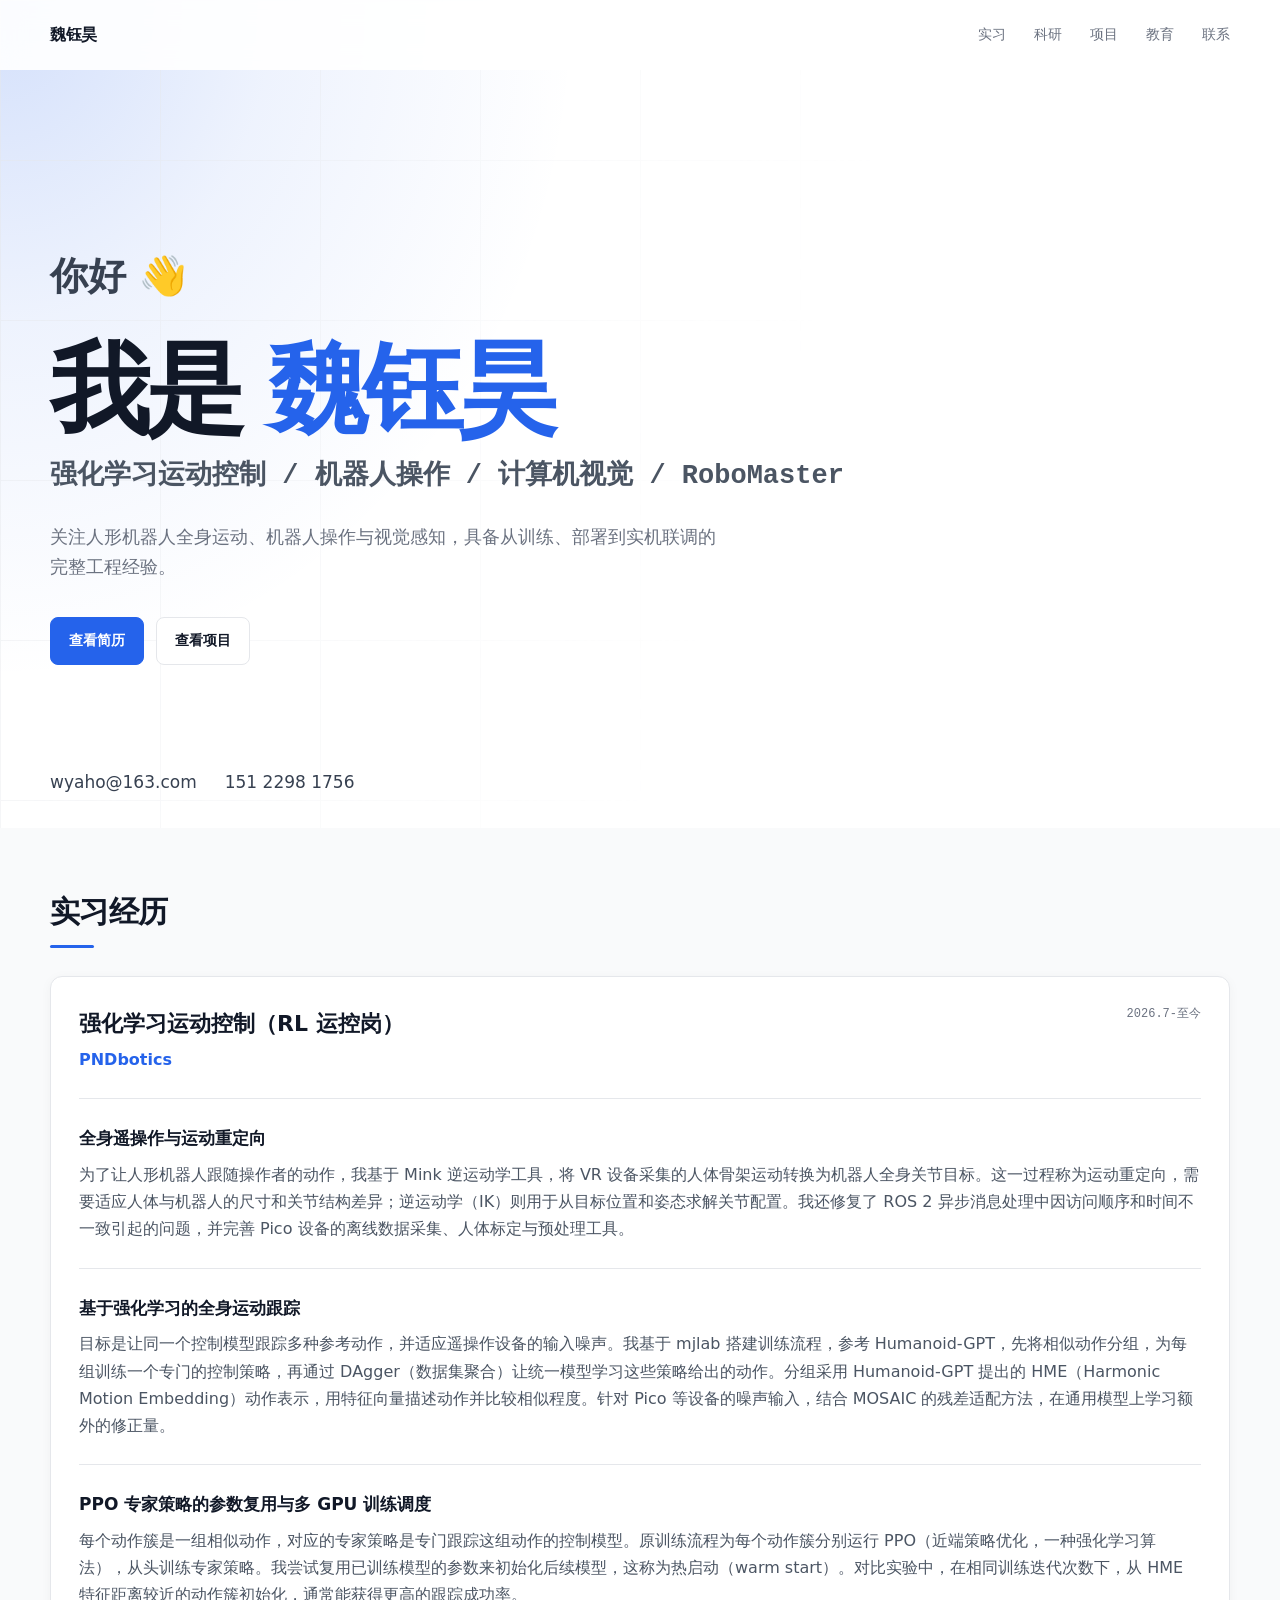
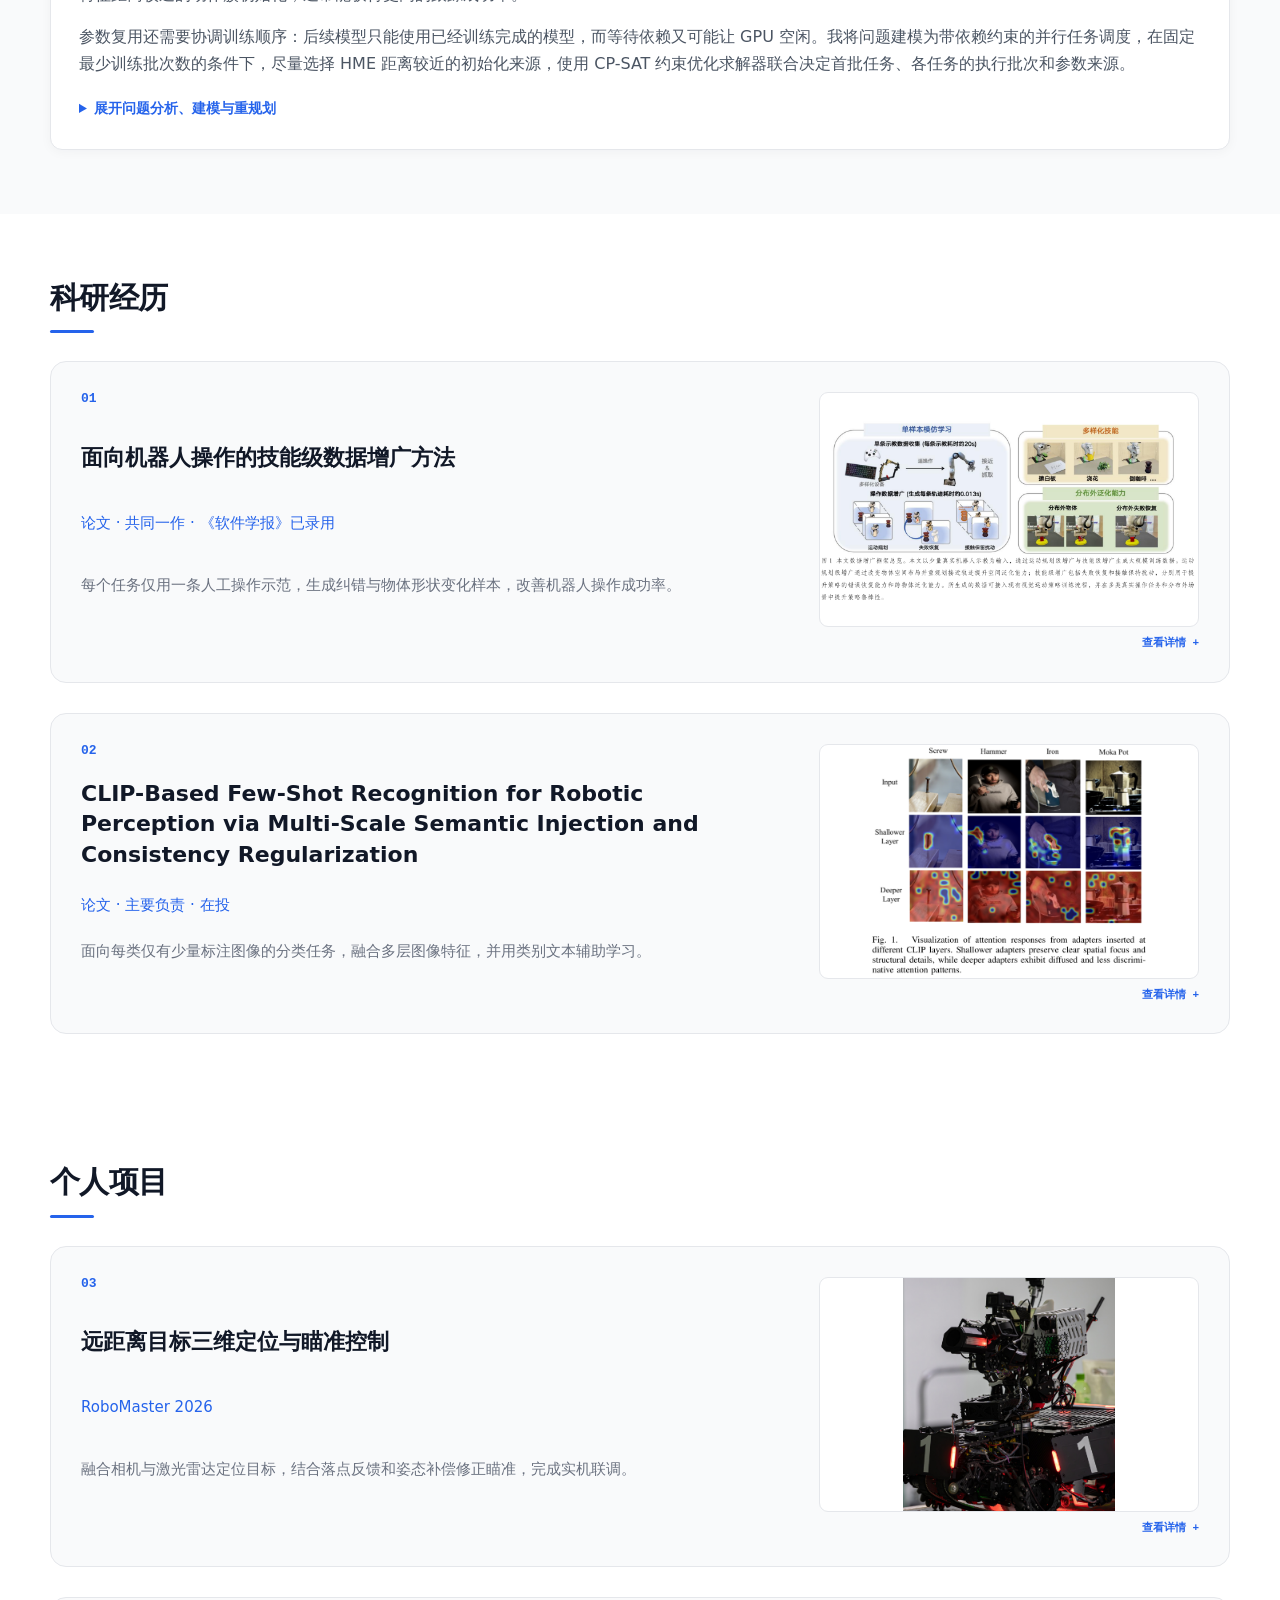
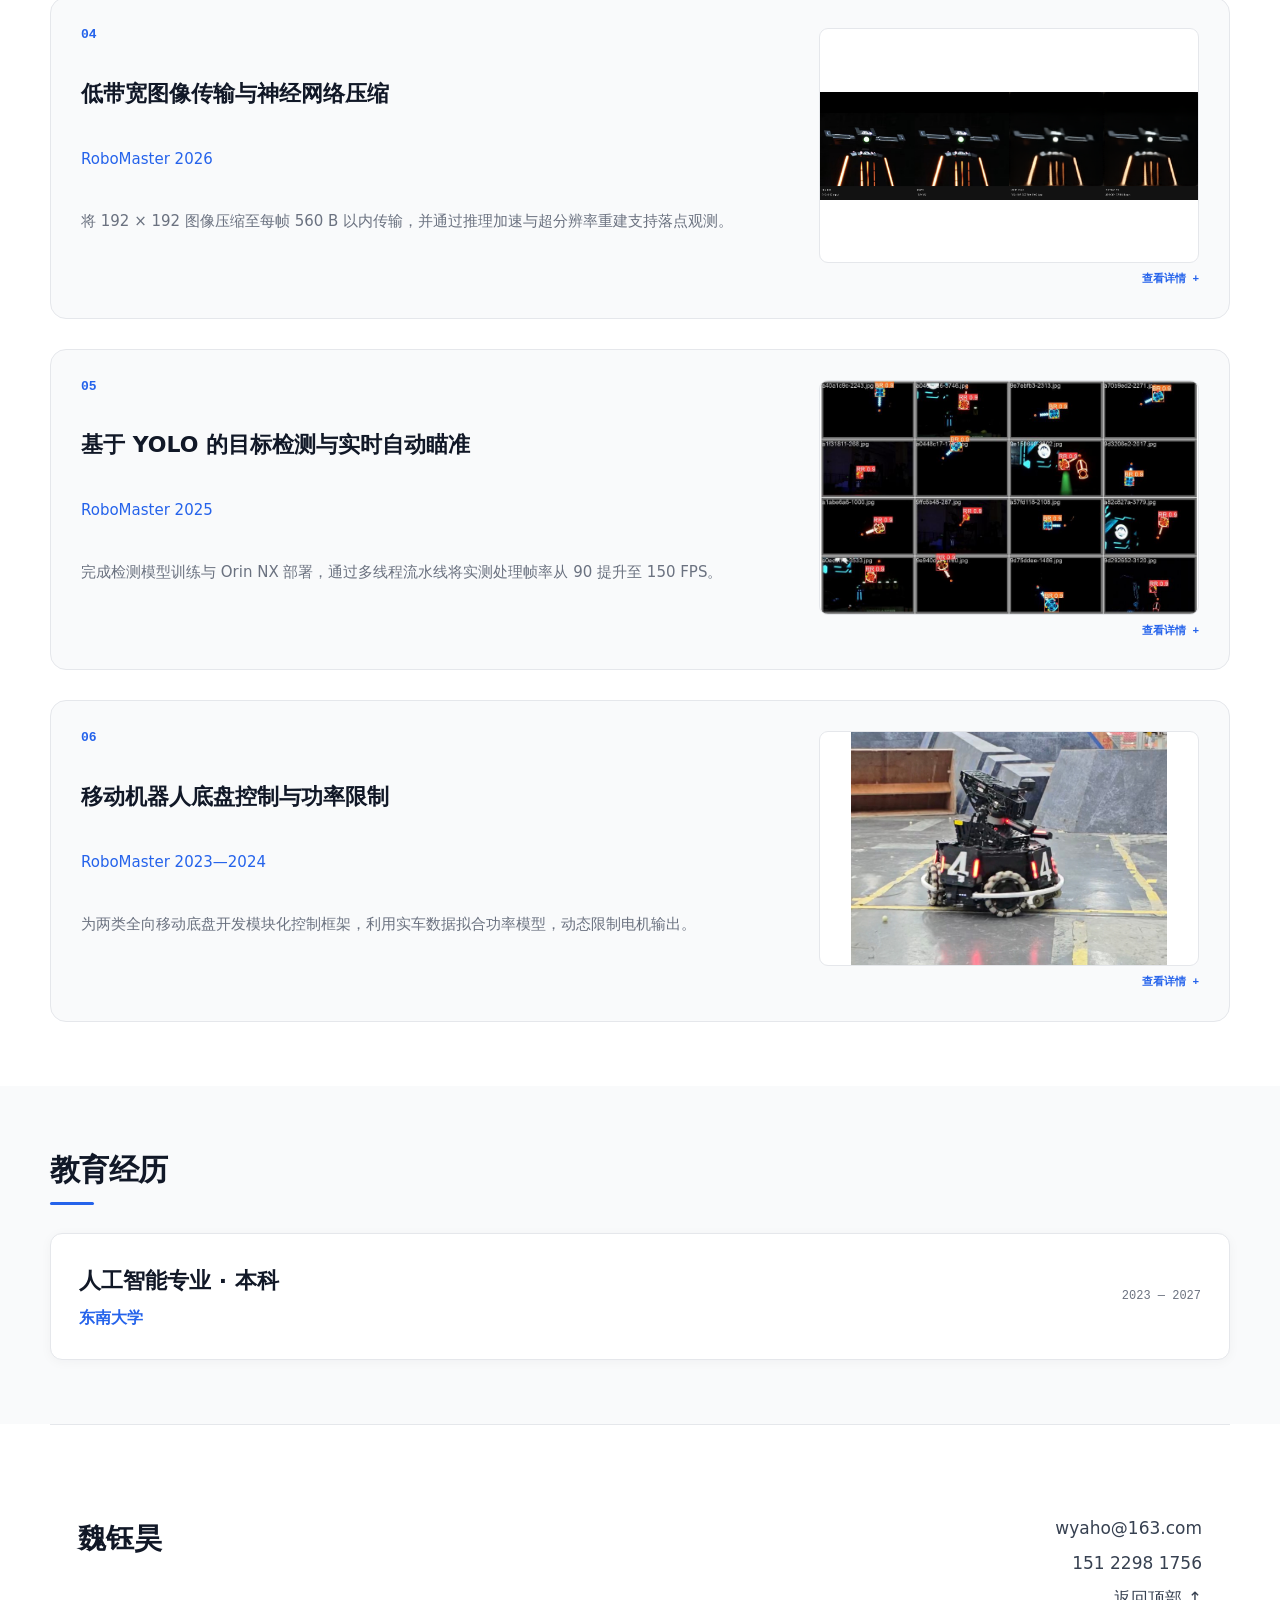
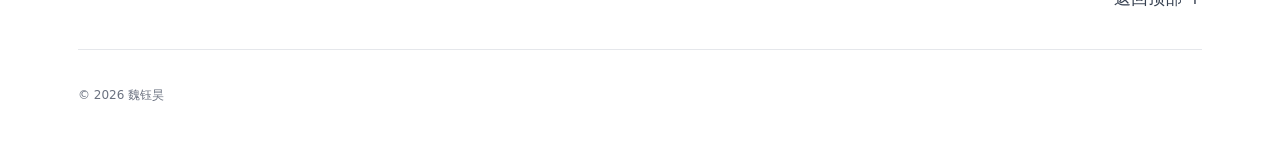
==== commit df44bdca: "fix: update PNDbotics internship date to current Co-authored-by: weiyuhao258 <152627782+weiyuhao258@" ====
--- a/index.html
+++ b/index.html
@@ -46,7 +46,7 @@
         <article class="timeline-item">
           <span class="timeline-dot"></span>
           <div class="experience-card">
-            <div class="card-heading"><div><h3>强化学习运动控制（RL 运控岗）</h3><p>PNDbotics</p></div><time>2025 — 2026</time></div>
+            <div class="card-heading"><div><h3>强化学习运动控制（RL 运控岗）</h3><p>PNDbotics</p></div><time>2026.7-至今</time></div>
             <div class="experience-block">
               <h4>全身遥操作与运动重定向</h4>
               <p>为了让人形机器人跟随操作者的动作，我基于 Mink 逆运动学工具，将 VR 设备采集的人体骨架运动转换为机器人全身关节目标。这一过程称为运动重定向，需要适应人体与机器人的尺寸和关节结构差异；逆运动学（IK）则用于从目标位置和姿态求解关节配置。我还修复了 ROS 2 异步消息处理中因访问顺序和时间不一致引起的问题，并完善 Pico 设备的离线数据采集、人体标定与预处理工具。</p>
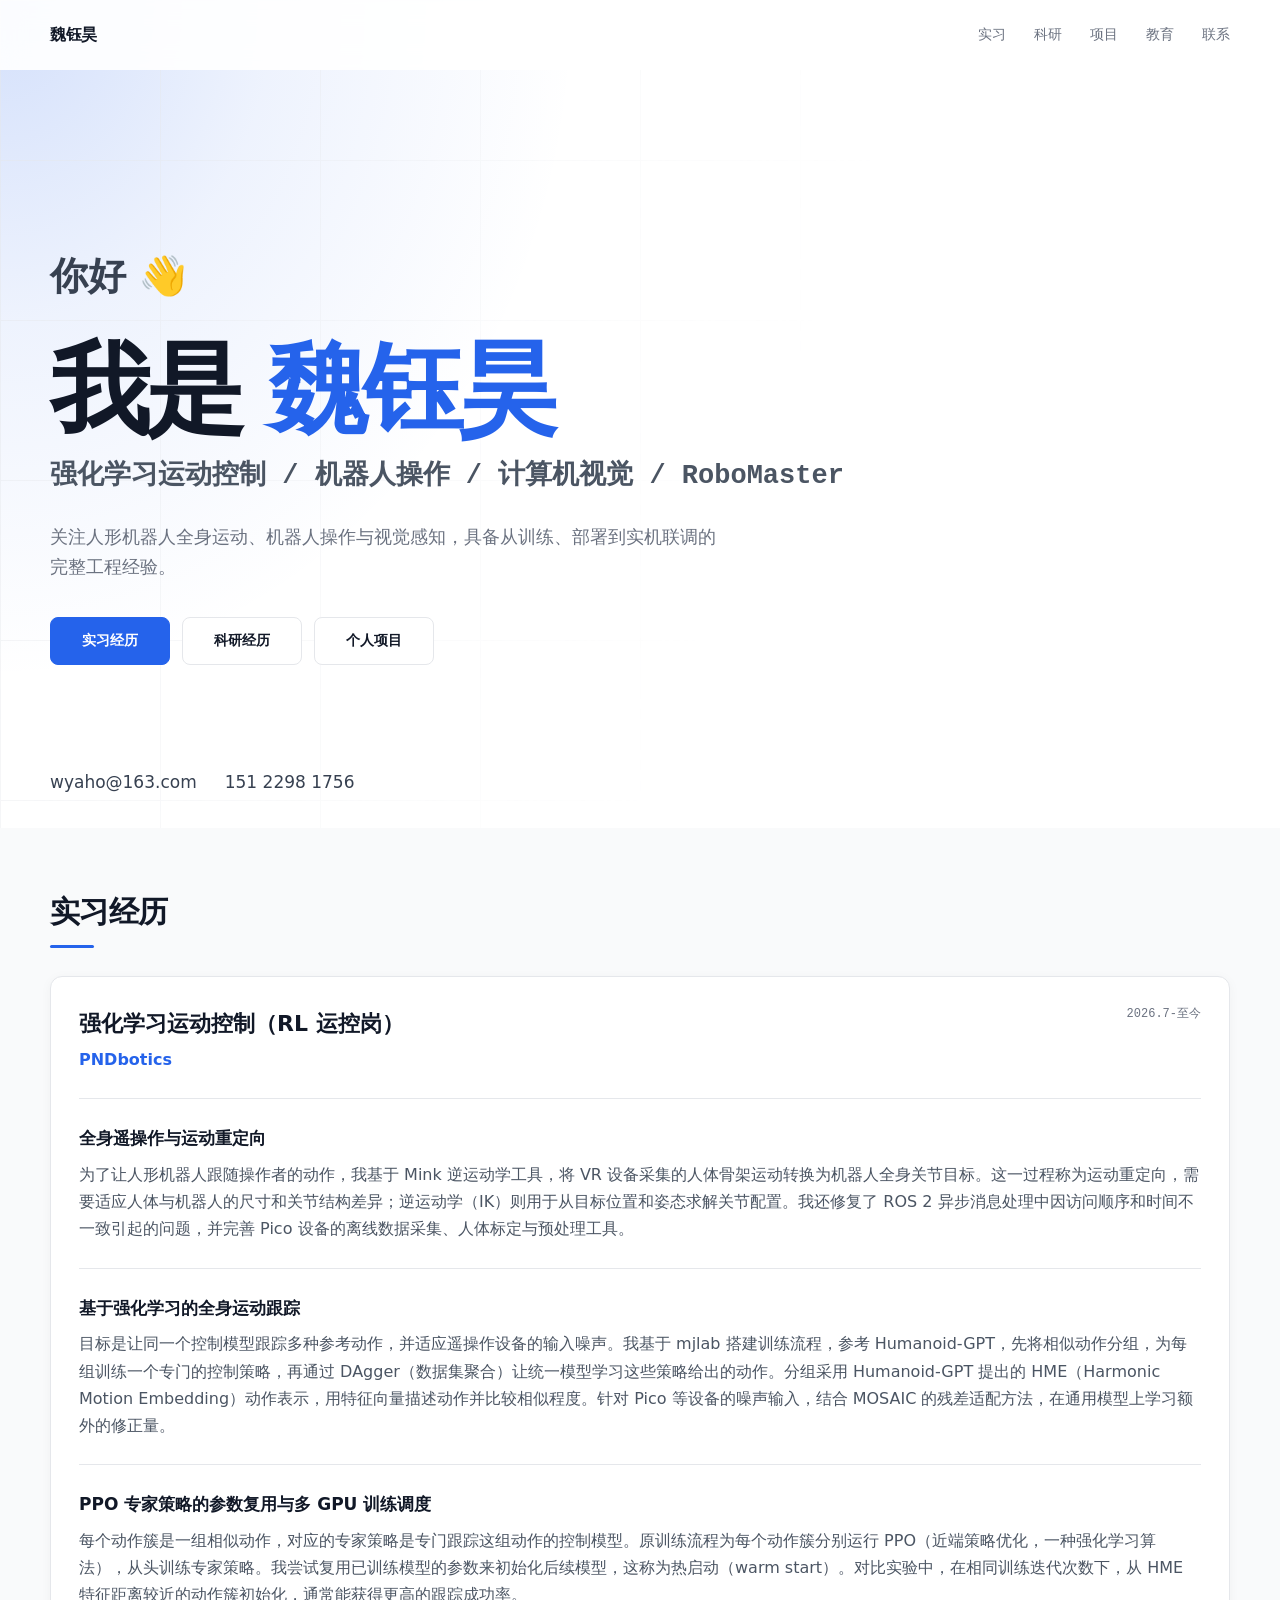
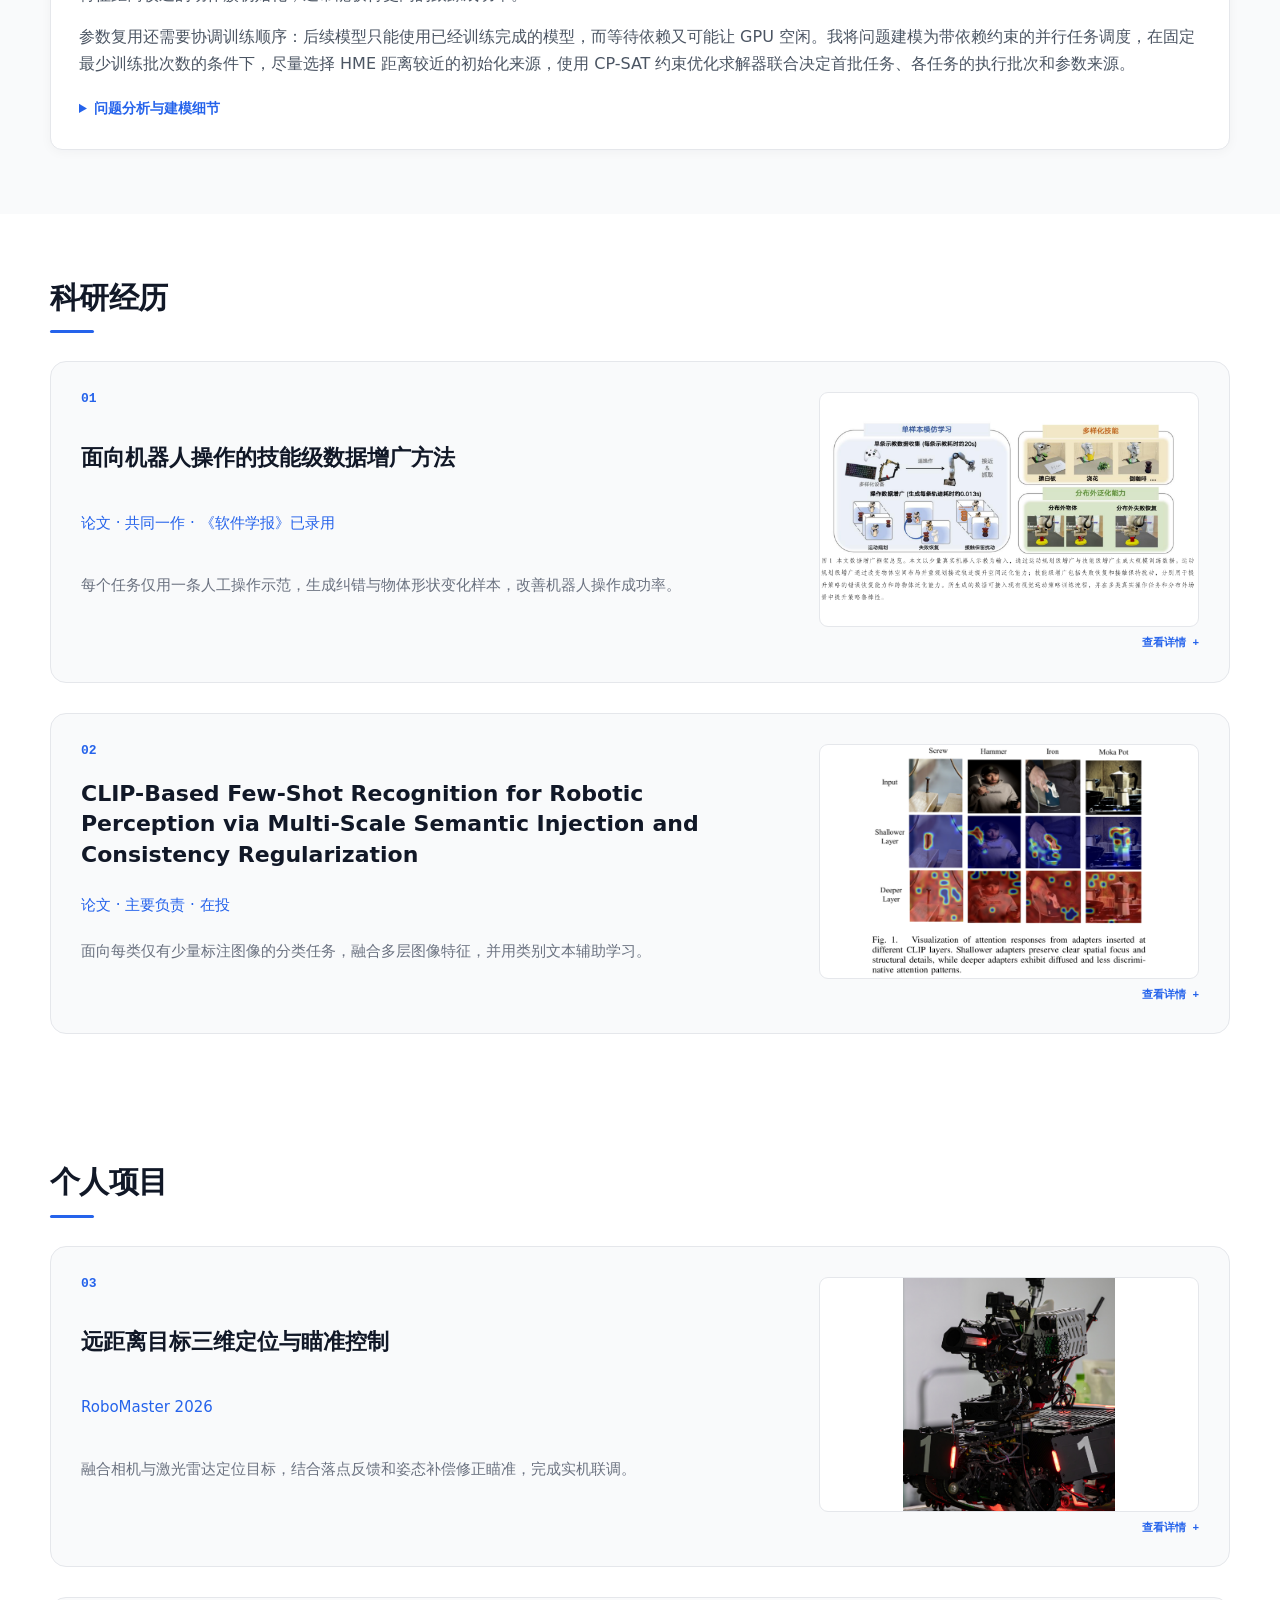
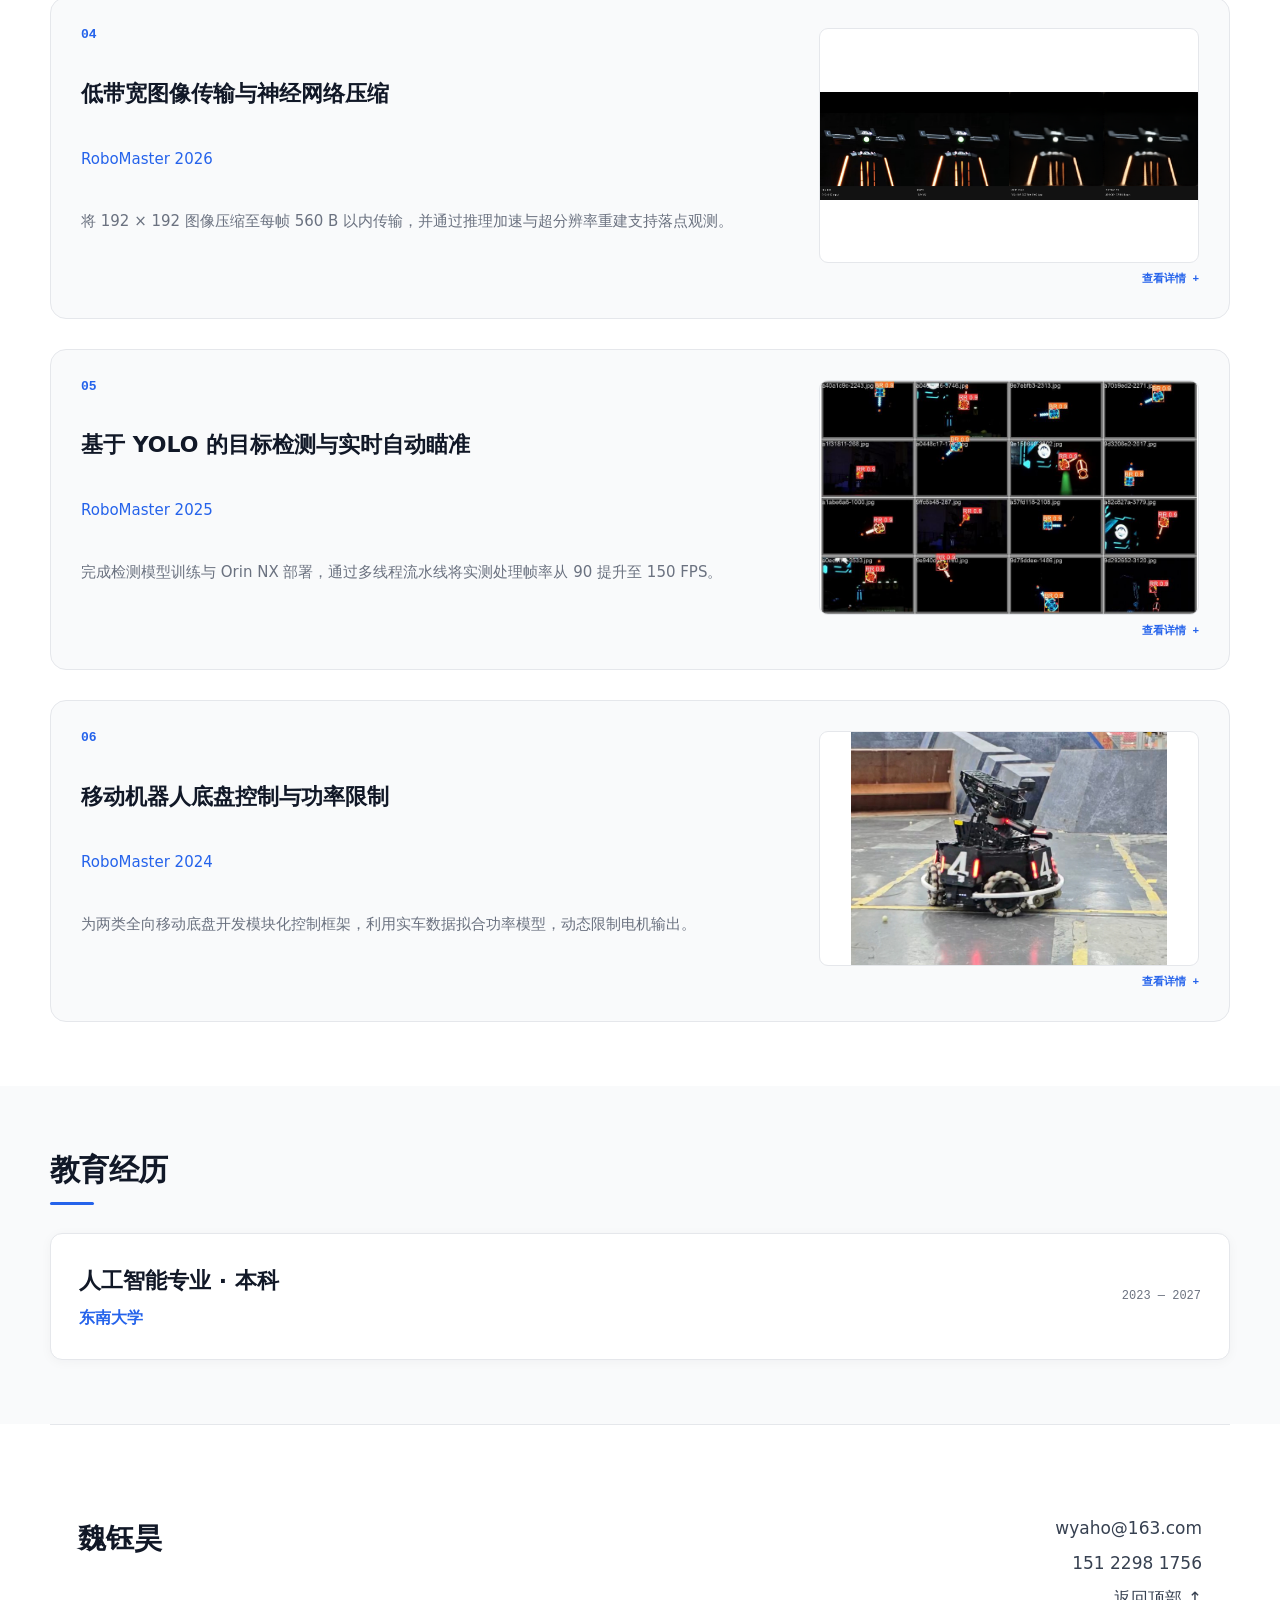
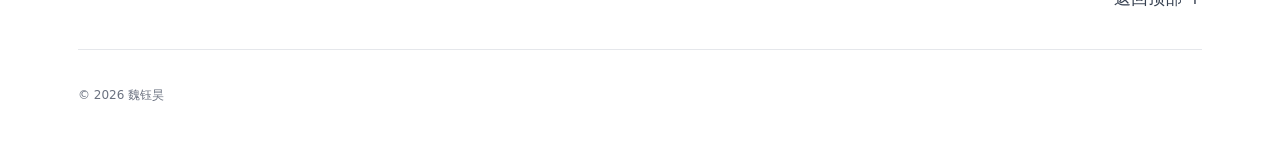
==== commit 90aef849: "Update homepage navigation and project details" ====
--- a/index.html
+++ b/index.html
@@ -11,7 +11,7 @@
   <meta property="og:title" content="魏钰昊｜强化学习运动控制与机器人操作" />
   <meta property="og:description" content="实习经历、研究论文、机器人项目与演示视频。" />
   <title>魏钰昊｜个人主页</title>
-  <link rel="stylesheet" href="styles.css?v=image-dialog-3" />
+  <link rel="stylesheet" href="styles.css?v=hero-nav-4" />
   <script src="script.js?v=image-dialog-3" defer></script>
 </head>
 <body>
@@ -33,8 +33,9 @@
         <p class="role">强化学习运动控制 / 机器人操作 / 计算机视觉 / RoboMaster</p>
         <p class="hero-summary">关注人形机器人全身运动、机器人操作与视觉感知，具备从训练、部署到实机联调的完整工程经验。</p>
         <div class="hero-actions">
-          <a class="button primary" href="assets/profile/Wei_Yuhao_Resume.pdf" target="_blank" rel="noreferrer">查看简历</a>
-          <a class="button secondary" href="#projects">查看项目</a>
+          <a class="button primary" href="#experience">实习经历</a>
+          <a class="button secondary" href="#research">科研经历</a>
+          <a class="button secondary" href="#projects">个人项目</a>
         </div>
       </div>
       <div class="hero-contact"><a href="mailto:wyaho@163.com">wyaho@163.com</a><a href="tel:+8615122981756">151 2298 1756</a></div>
@@ -60,7 +61,7 @@
               <p>每个动作簇是一组相似动作，对应的专家策略是专门跟踪这组动作的控制模型。原训练流程为每个动作簇分别运行 PPO（近端策略优化，一种强化学习算法），从头训练专家策略。我尝试复用已训练模型的参数来初始化后续模型，这称为热启动（warm start）。对比实验中，在相同训练迭代次数下，从 HME 特征距离较近的动作簇初始化，通常能获得更高的跟踪成功率。</p>
               <p>参数复用还需要协调训练顺序：后续模型只能使用已经训练完成的模型，而等待依赖又可能让 GPU 空闲。我将问题建模为带依赖约束的并行任务调度，在固定最少训练批次数的条件下，尽量选择 HME 距离较近的初始化来源，使用 CP-SAT 约束优化求解器联合决定首批任务、各任务的执行批次和参数来源。</p>
               <details>
-                <summary>展开问题分析、建模与重规划</summary>
+                <summary>问题分析与建模细节</summary>
                 <div class="detail-content technical-narrative">
                   <h5>1. 同时考虑参数复用与 GPU 并行度</h5>
                   <p>只为每个任务选择距离最近的模型，可能产生无法执行的顺序：该模型尚未完成训练，或者两个任务互相等待。因此，初始化来源与执行顺序必须一起考虑。一个成功训练的模型可以被所有更晚启动的任务复用，也可以用于初始化多个模型，无需将它们绑定到同一张 GPU。</p>
@@ -294,7 +295,7 @@
           <summary class="project-summary">
             <span class="project-index">06</span>
             <strong>移动机器人底盘控制与功率限制</strong>
-            <span class="project-meta">RoboMaster 2023—2024</span>
+            <span class="project-meta">RoboMaster 2024</span>
             <span class="project-brief">为两类全向移动底盘开发模块化控制框架，利用实车数据拟合功率模型，动态限制电机输出。</span>
             <img class="project-thumb" src="assets/chassis-control/infantry.jpg" alt="使用全向轮底盘的步兵机器人" loading="lazy" />
             <span class="expand-label">查看详情</span>
--- a/styles.css
+++ b/styles.css
@@ -31,6 +31,7 @@
 .role { margin: 0; color: #4b5563; font: 600 clamp(18px, 2.2vw, 27px)/1.5 var(--mono); }
 .hero-summary { max-width: 680px; margin: 25px 0 0; color: var(--muted); font-size: 18px; }
 .hero-actions { display: flex; flex-wrap: wrap; gap: 12px; margin-top: 34px; }
+.hero-actions .button { min-width: 120px; text-align: center; }
 .button { padding: 11px 18px; border: 1px solid var(--line); border-radius: 8px; font-size: 14px; font-weight: 650; transition: transform .2s, box-shadow .2s; }
 .button:hover { transform: translateY(-2px); box-shadow: 0 8px 22px rgba(17,24,39,.08); }
 .button.primary { color: white; background: var(--accent); border-color: var(--accent); }
@@ -181,6 +182,8 @@
   .hero { min-height: 85vh; padding: 120px 22px 85px; }
   .hero h1 { font-size: clamp(50px, 16vw, 76px); }
   .hero-summary { font-size: 16px; }
+  .hero-actions { display: grid; grid-template-columns: repeat(3, minmax(0, 1fr)); gap: 8px; }
+  .hero-actions .button { min-width: 0; padding-inline: 8px; }
   .hero-contact { left: 22px; bottom: 24px; }
   .model-spec { padding-inline: 14px; }
   .equation-row { grid-template-columns: minmax(0, 1fr); gap: 4px; }
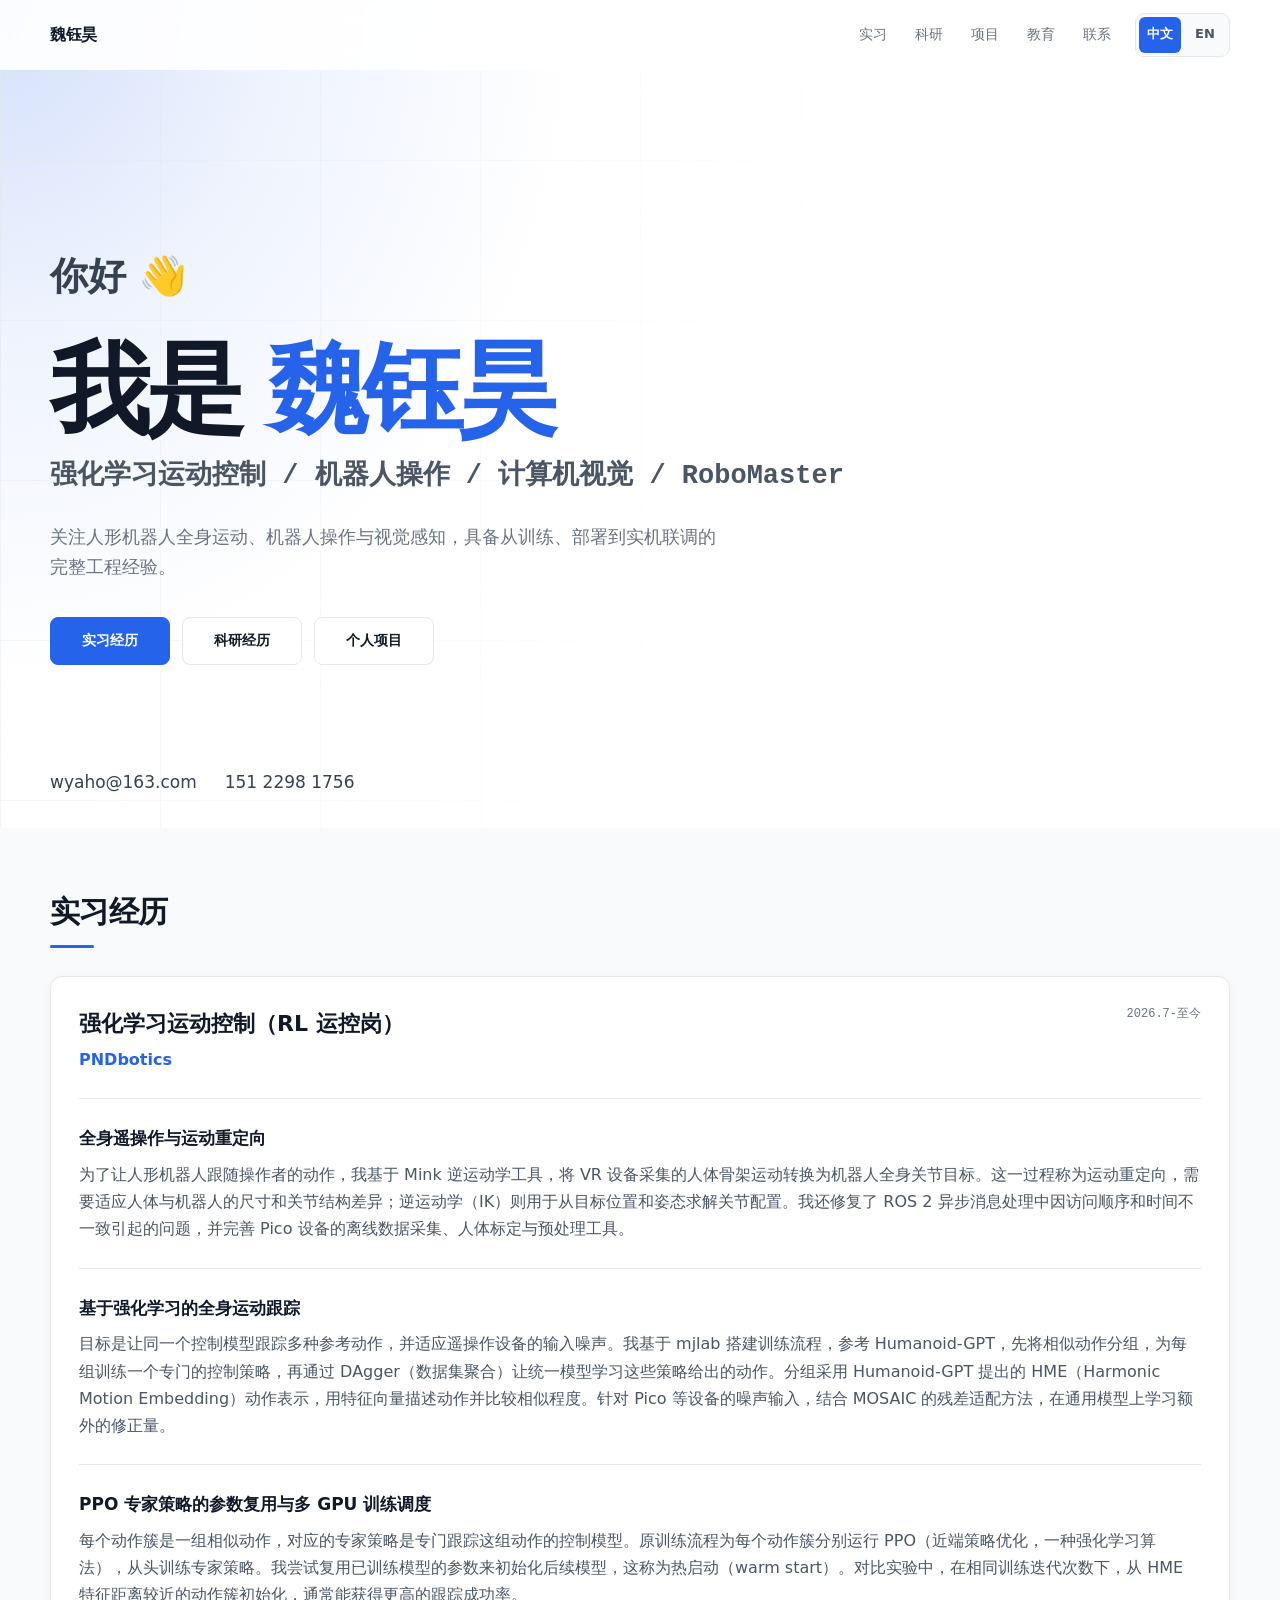
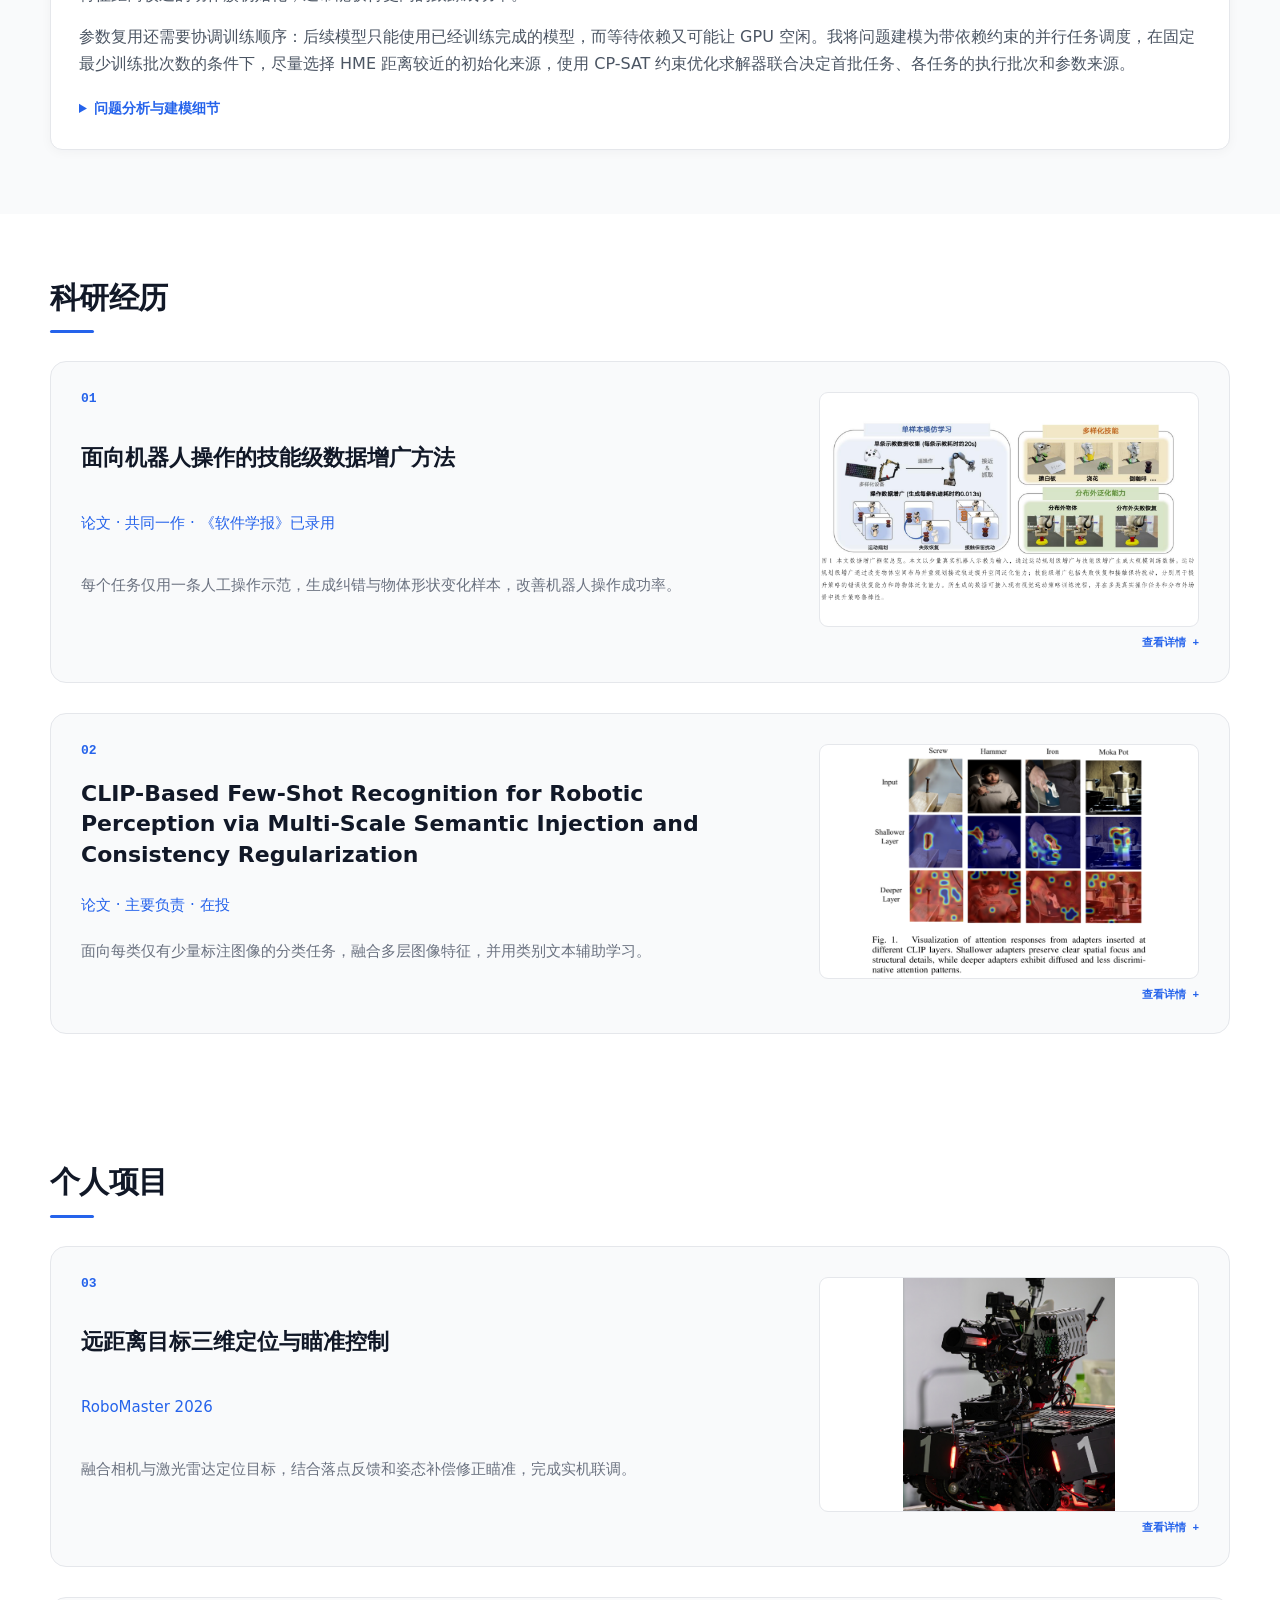
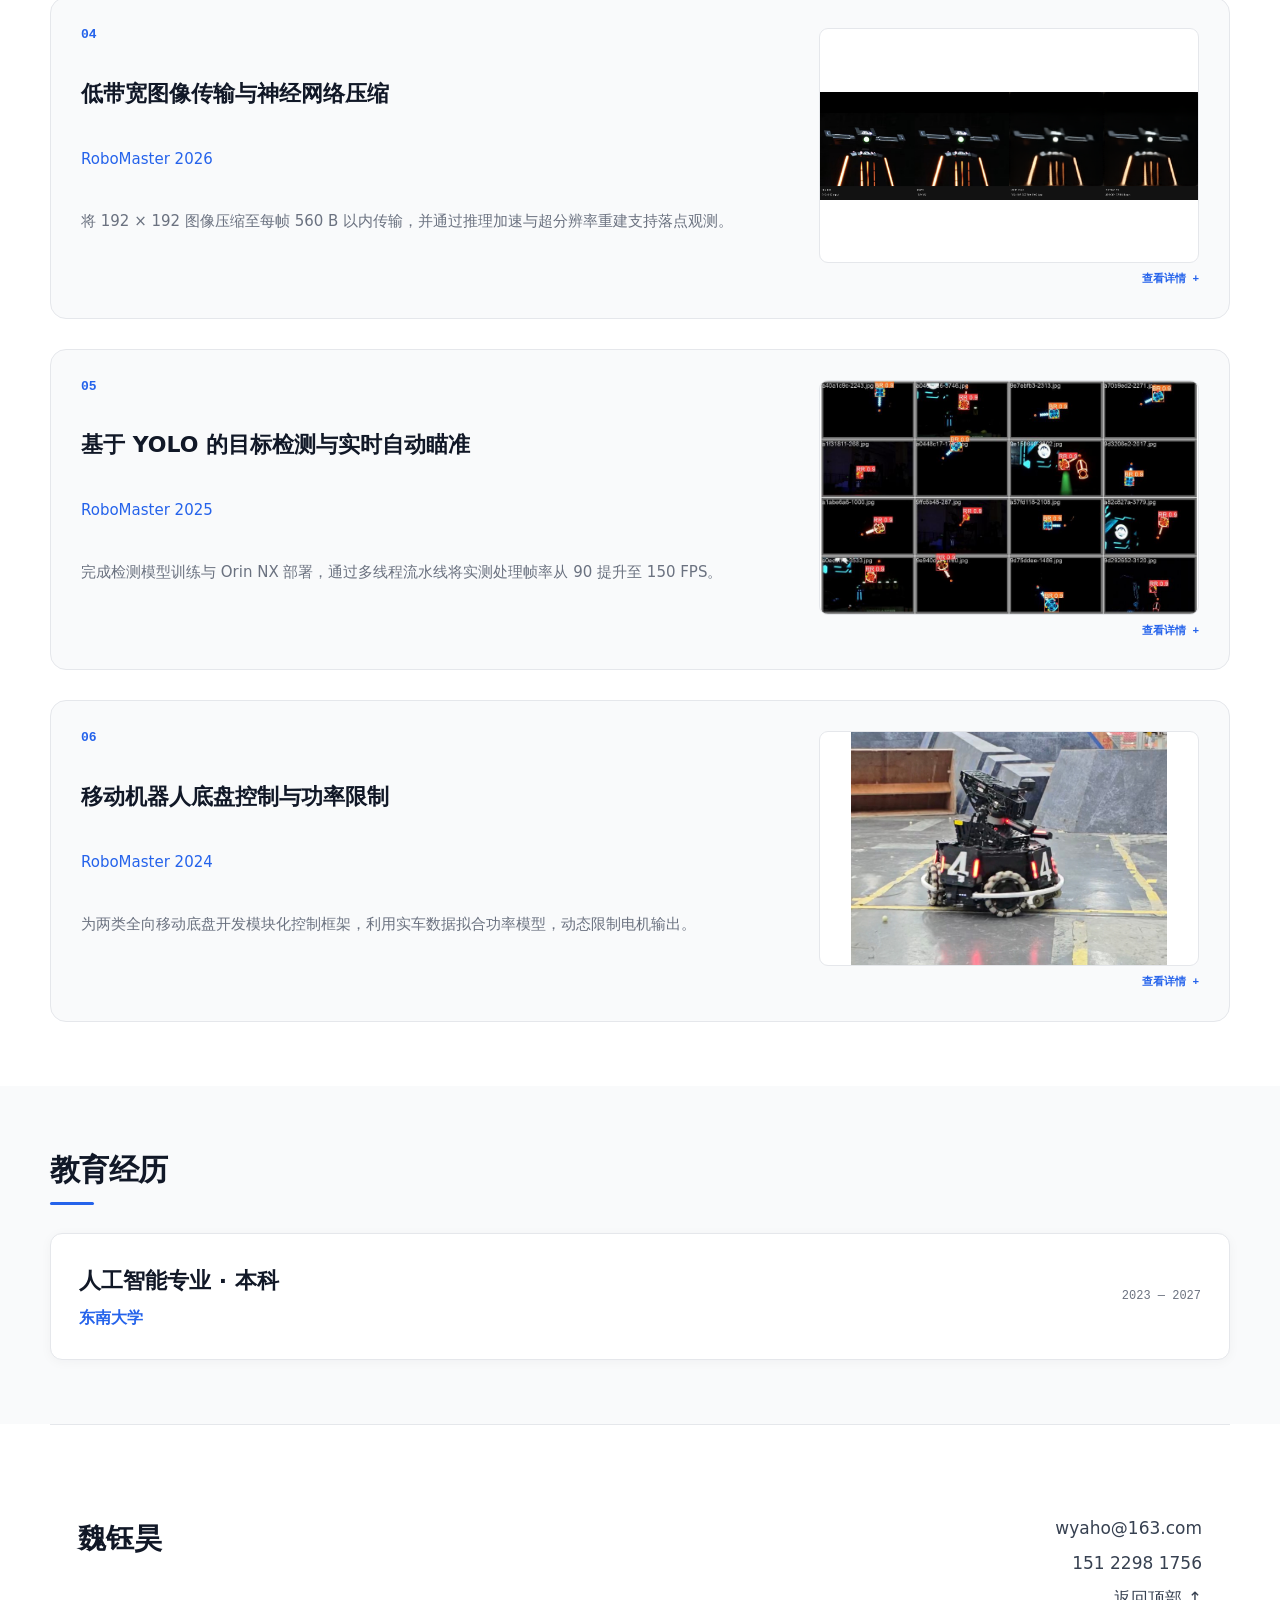
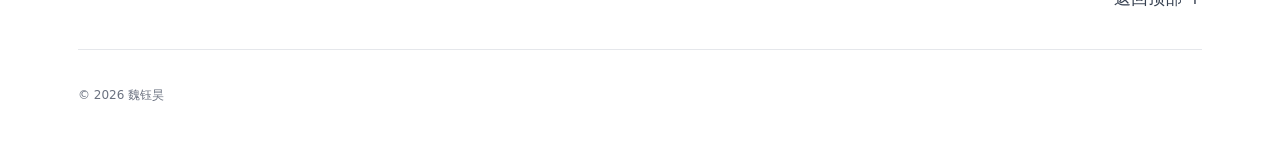
==== commit c0b43d54: "Add English portfolio and bilingual navigation" ====
--- a/index.html
+++ b/index.html
@@ -8,20 +8,29 @@
   <meta property="og:type" content="website" />
   <meta property="og:url" content="https://weiyuhao258.github.io/" />
   <link rel="canonical" href="https://weiyuhao258.github.io/" />
+  <link rel="alternate" hreflang="zh-CN" href="https://weiyuhao258.github.io/" />
+  <link rel="alternate" hreflang="en" href="https://weiyuhao258.github.io/en.html" />
+  <link rel="alternate" hreflang="x-default" href="https://weiyuhao258.github.io/" />
   <meta property="og:title" content="魏钰昊｜强化学习运动控制与机器人操作" />
   <meta property="og:description" content="实习经历、研究论文、机器人项目与演示视频。" />
   <title>魏钰昊｜个人主页</title>
-  <link rel="stylesheet" href="styles.css?v=hero-nav-4" />
-  <script src="script.js?v=image-dialog-3" defer></script>
+  <link rel="stylesheet" href="styles.css?v=bilingual-1" />
+  <script src="script.js?v=bilingual-1" defer></script>
 </head>
 <body>
   <a class="skip-link" href="#main">跳至主要内容</a>
   <header class="topbar">
     <a class="logo" href="#home">魏钰昊</a>
-    <button class="menu-button" type="button" aria-expanded="false" aria-controls="nav">菜单</button>
-    <nav id="nav">
-      <a href="#experience">实习</a><a href="#research">科研</a><a href="#projects">项目</a><a href="#education">教育</a><a href="#contact">联系</a>
-    </nav>
+    <div class="header-controls">
+      <button class="menu-button" type="button" aria-expanded="false" aria-controls="nav">菜单</button>
+      <nav id="nav" aria-label="主要导航">
+        <a href="#experience">实习</a><a href="#research">科研</a><a href="#projects">项目</a><a href="#education">教育</a><a href="#contact">联系</a>
+      </nav>
+      <div class="language-switch" role="group" aria-label="语言">
+        <a href="index.html" lang="zh-CN" hreflang="zh-CN" data-language="zh-CN" aria-current="true" aria-label="切换到中文">中文</a>
+        <a href="en.html" lang="en" hreflang="en" data-language="en" aria-label="Switch to English">EN</a>
+      </div>
+    </div>
   </header>
 
   <main id="main">
@@ -163,7 +172,7 @@
             <p>实验以每个任务一条真实示教为起点，使用增广数据训练根据点云生成动作的 DP3 策略，并在 Franka 机械臂上验证擦拭、倾倒、抓取等真实操作任务。相比仅改变物体位置和接近路径的增广方式，加入技能级增广提高了操作成功率，并改善了对新物体和执行偏差的适应能力。</p>
             <p>失败恢复实验中，机器人学会了先纠正异常状态，再继续操作。例如，当机械臂自身遮挡摄像头、使目标物体从视野中消失时，机械臂会主动抬起，让摄像头重新看到物体，然后继续完成任务；当末端位置发生偏移时，也能回到可继续操作的位置。这些行为体现了从失败状态中恢复的能力，下方视频展示了相应的实机过程。</p>
             <div class="video-grid three"><video controls playsinline preload="metadata" src="assets/skill-augmentation/demo-1.mp4"></video><video controls playsinline preload="metadata" src="assets/skill-augmentation/demo-2.mp4"></video><video controls playsinline preload="metadata" src="assets/skill-augmentation/demo-3.mp4"></video></div>
-            <span class="coming-soon">论文链接 · Coming Soon</span>
+            <a class="external-link" href="https://www.jos.org.cn/ch/reader/view_abstract.aspx?flag=2&amp;file_no=202604270000003&amp;journal_id=jos" target="_blank" rel="noreferrer">论文链接 · 软件学报 ↗</a>
           </div>
         </details>
 
--- a/styles.css
+++ b/styles.css
@@ -5,7 +5,8 @@
   --sans: Inter, ui-sans-serif, system-ui, -apple-system, BlinkMacSystemFont, "Segoe UI", "PingFang SC", "Microsoft YaHei", sans-serif;
 }
 * { box-sizing: border-box; }
-html { scroll-behavior: smooth; }
+html { scroll-behavior: auto; }
+html:focus-within { scroll-behavior: smooth; }
 body { margin: 0; color: var(--text); background: white; font-family: var(--sans); line-height: 1.7; -webkit-font-smoothing: antialiased; }
 a { color: inherit; text-decoration: none; }
 img, video { display: block; max-width: 100%; }
@@ -16,7 +17,19 @@
 
 .topbar { position: fixed; z-index: 50; inset: 0 0 auto; height: 70px; padding: 0 max(28px, calc((100vw - var(--max)) / 2)); display: flex; align-items: center; justify-content: space-between; background: rgba(255,255,255,.9); border-bottom: 1px solid transparent; backdrop-filter: blur(12px); transition: border-color .2s; }
 .topbar.scrolled { border-color: var(--line); }
-.logo { font-weight: 750; letter-spacing: -.02em; }
+.logo { flex-shrink: 0; font-weight: 750; letter-spacing: -.02em; }
+.header-controls { display: flex; align-items: center; gap: 24px; }
+.language-switch { display: flex; flex-shrink: 0; gap: 3px; padding: 3px; border: 1px solid var(--line); border-radius: 9px; background: var(--surface); }
+.language-switch a { display: grid; place-items: center; min-width: 42px; min-height: 36px; padding: 4px 8px; border-radius: 6px; color: #4b5563; font-size: 13px; font-weight: 650; }
+.language-switch a[aria-current="true"] { color: white; background: var(--accent); }
+.language-switch a:not([aria-current]):hover { color: var(--accent); background: var(--accent-soft); }
+a:focus-visible, button:focus-visible, summary:focus-visible { outline: 3px solid var(--accent); outline-offset: 4px; }
+html[lang="en"] .hero h1 { font-size: clamp(46px, 7vw, 88px); letter-spacing: -.045em; }
+html[lang="en"] .hero { padding-bottom: 100px; }
+html[lang="en"] .hero h1 span { display: inline-block; }
+html[lang="en"] .role { font-family: var(--sans); font-size: clamp(17px, 2vw, 24px); }
+html[lang="en"] .equation-row { grid-template-columns: 125px minmax(0, 1fr); }
+html[lang="en"] .project-summary strong { overflow-wrap: anywhere; }
 nav { display: flex; gap: 28px; color: var(--muted); font-size: 14px; }
 nav a:hover, nav a.active { color: var(--accent); }
 .menu-button { display: none; padding: 7px 10px; color: var(--text); background: white; border: 1px solid var(--line); border-radius: 7px; }
@@ -167,6 +180,11 @@
 .copyright { grid-column: 1/-1; padding-top: 35px; border-top: 1px solid var(--line); font-size: 12px; }
 
 @media (max-width: 900px) {
+  .topbar { height: 62px; padding-inline: 20px; }
+  .header-controls { gap: 12px; }
+  .menu-button { display: block; }
+  nav { position: absolute; top: 62px; left: 0; right: 0; padding: 18px 20px; display: none; flex-direction: column; gap: 16px; background: white; border-bottom: 1px solid var(--line); }
+  nav.open { display: flex; }
   .content-section { padding-block: 52px; }
   .section-title { position: static; }
   .section-title h2 { font-size: 28px; }
@@ -184,9 +202,10 @@
   .hero-summary { font-size: 16px; }
   .hero-actions { display: grid; grid-template-columns: repeat(3, minmax(0, 1fr)); gap: 8px; }
   .hero-actions .button { min-width: 0; padding-inline: 8px; }
+  html[lang="en"] .hero-actions .button { padding-inline: 4px; font-size: 13px; }
   .hero-contact { left: 22px; bottom: 24px; }
   .model-spec { padding-inline: 14px; }
-  .equation-row { grid-template-columns: minmax(0, 1fr); gap: 4px; }
+  .equation-row, html[lang="en"] .equation-row { grid-template-columns: minmax(0, 1fr); gap: 4px; }
   .content-section, .content-section.tinted { padding: 44px 22px; }
   .experience-card, .project-card, .small-project-card { padding: 22px; }
   .card-heading, .education-card { flex-direction: column; }
@@ -197,4 +216,4 @@
   footer { padding: 70px 22px 30px; grid-template-columns: 1fr; }
   .footer-links { align-items: flex-start; }
 }
-@media (prefers-reduced-motion: reduce) { html { scroll-behavior: auto; } *, *::before, *::after { transition: none !important; } }
+@media (prefers-reduced-motion: reduce) { html, html:focus-within { scroll-behavior: auto; } *, *::before, *::after { transition: none !important; } }
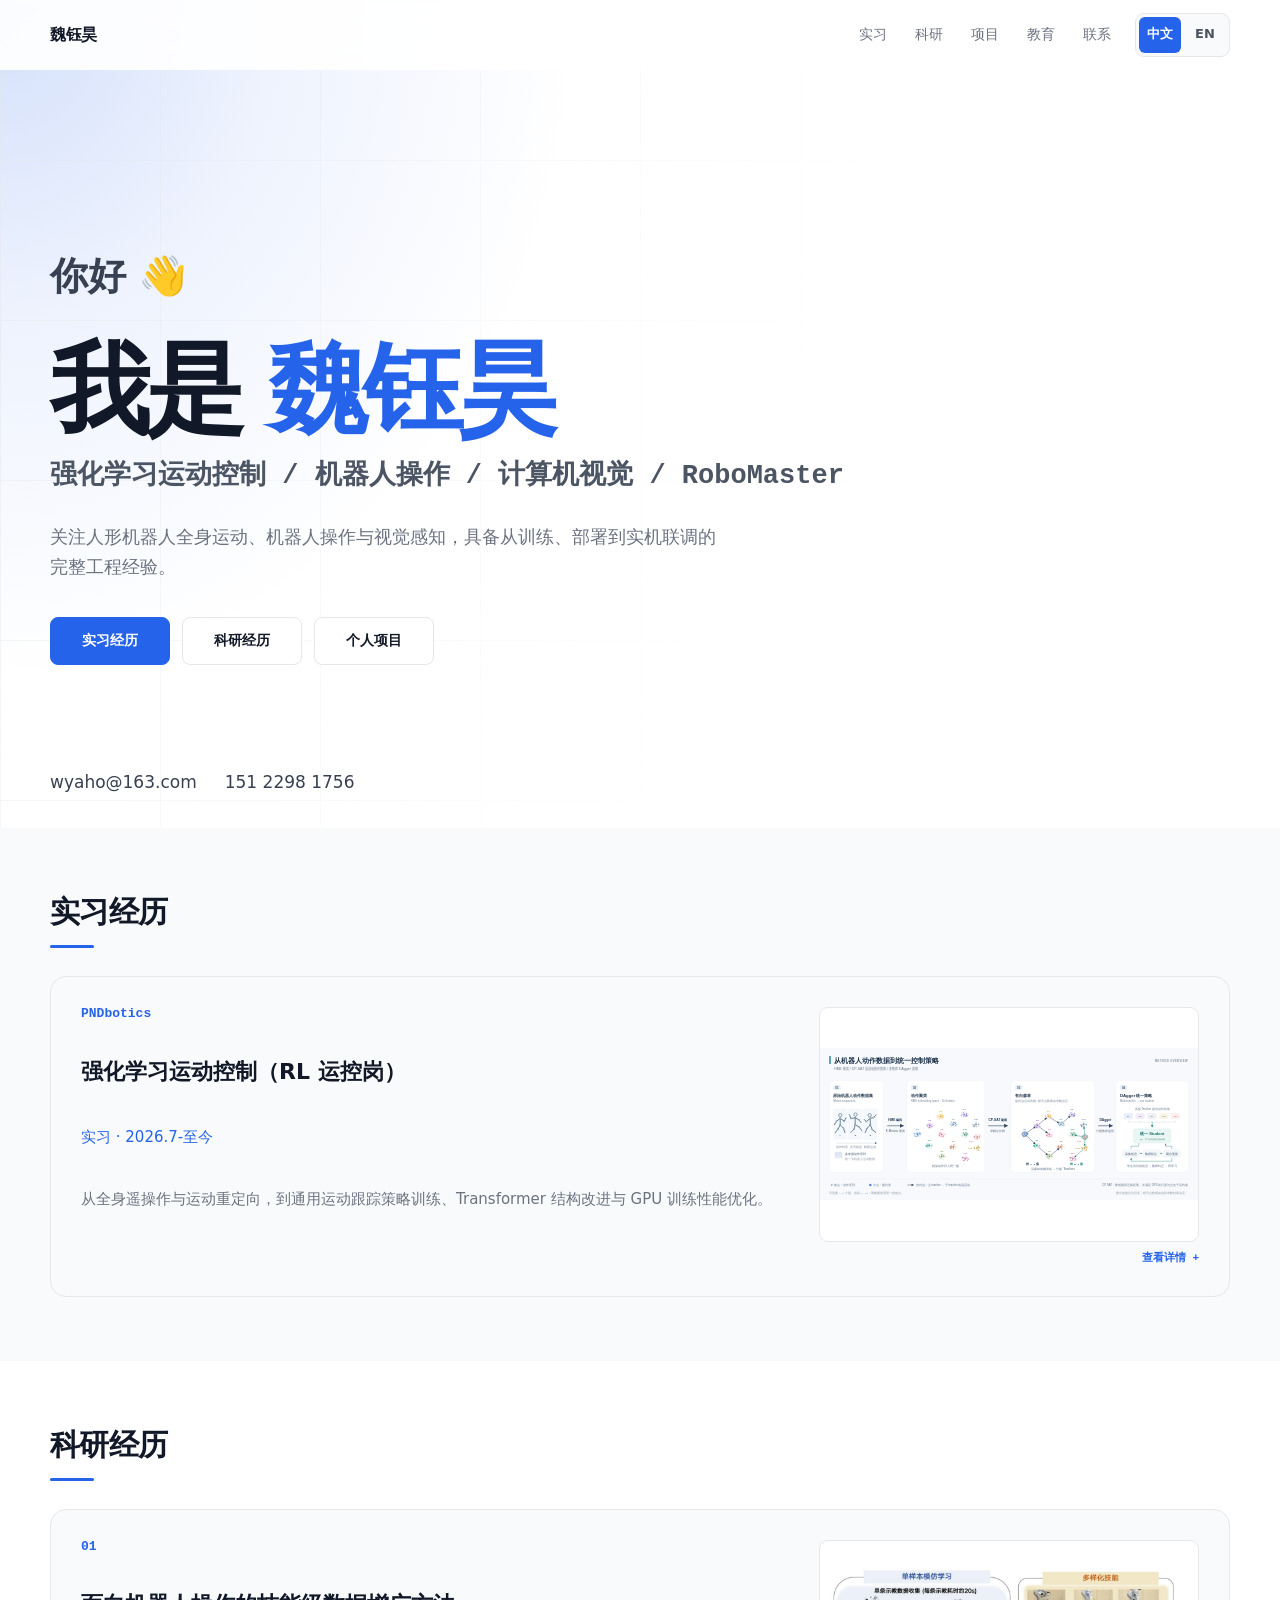
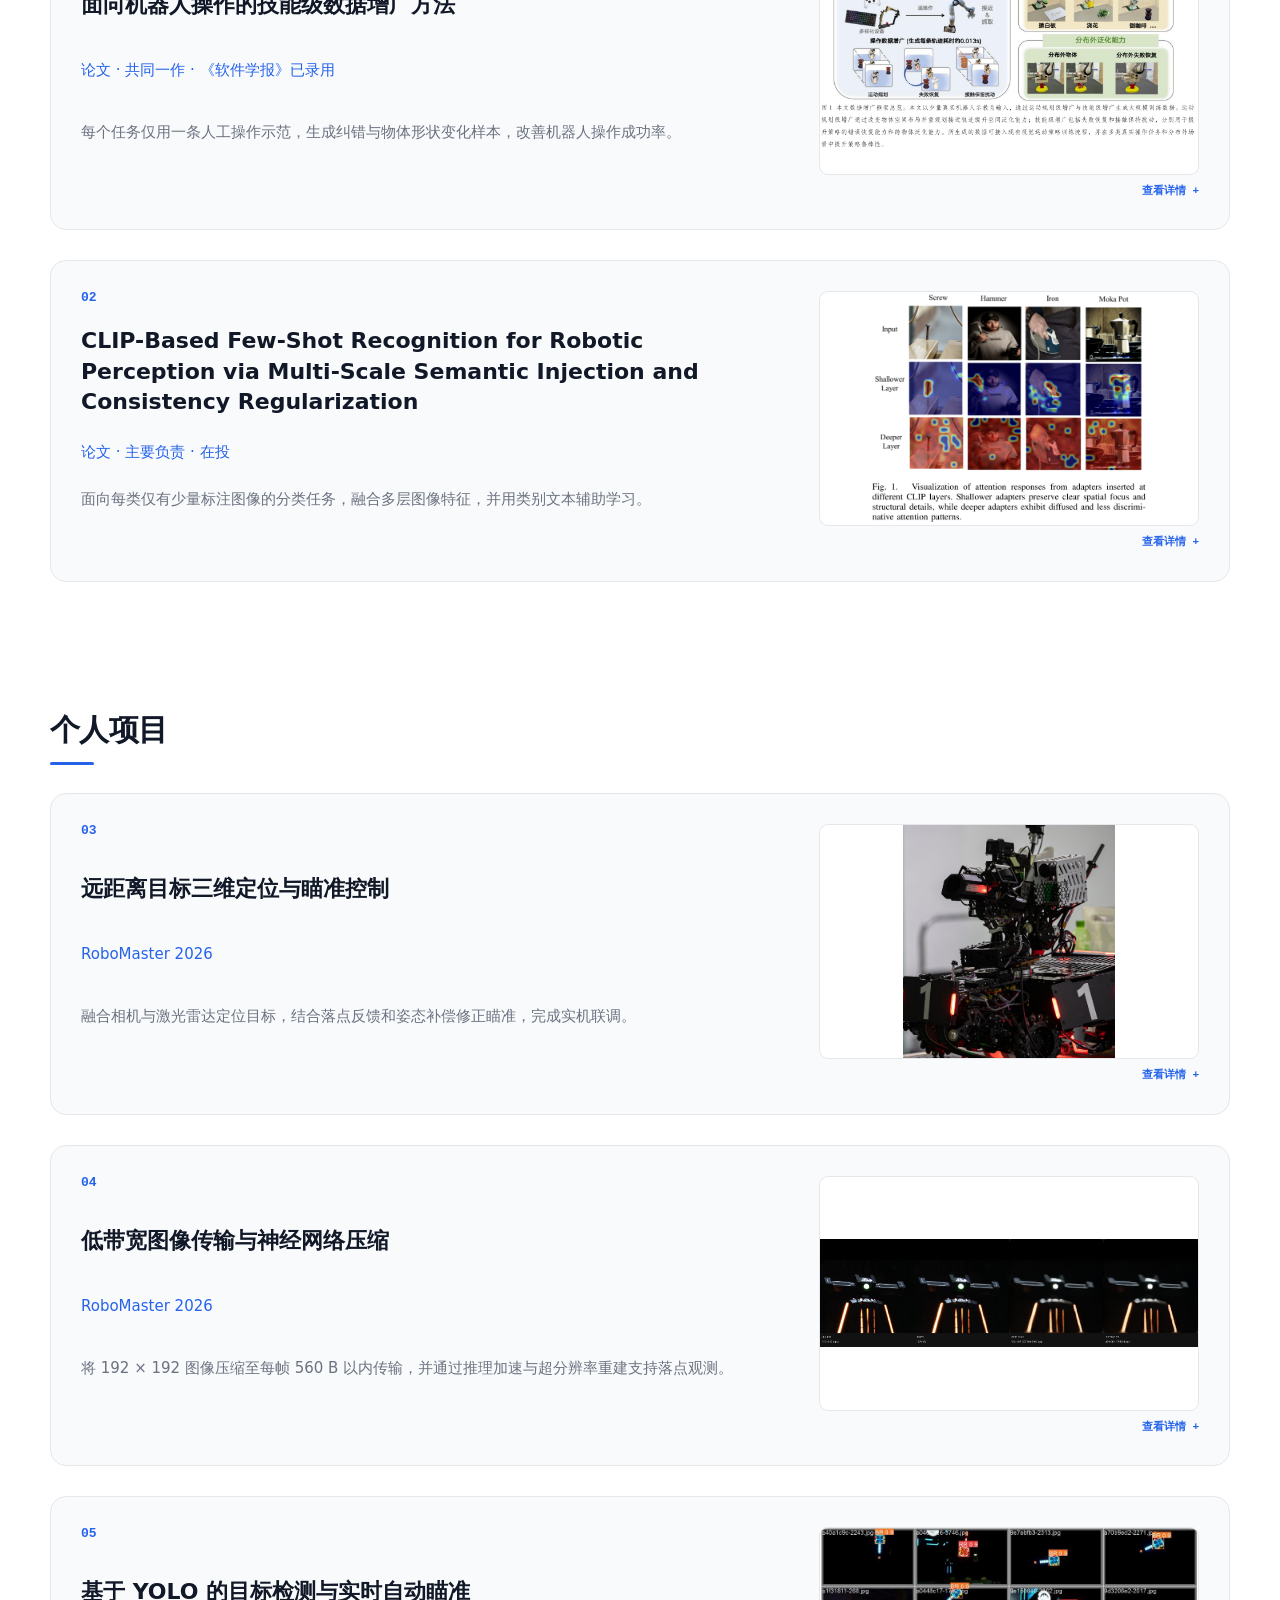
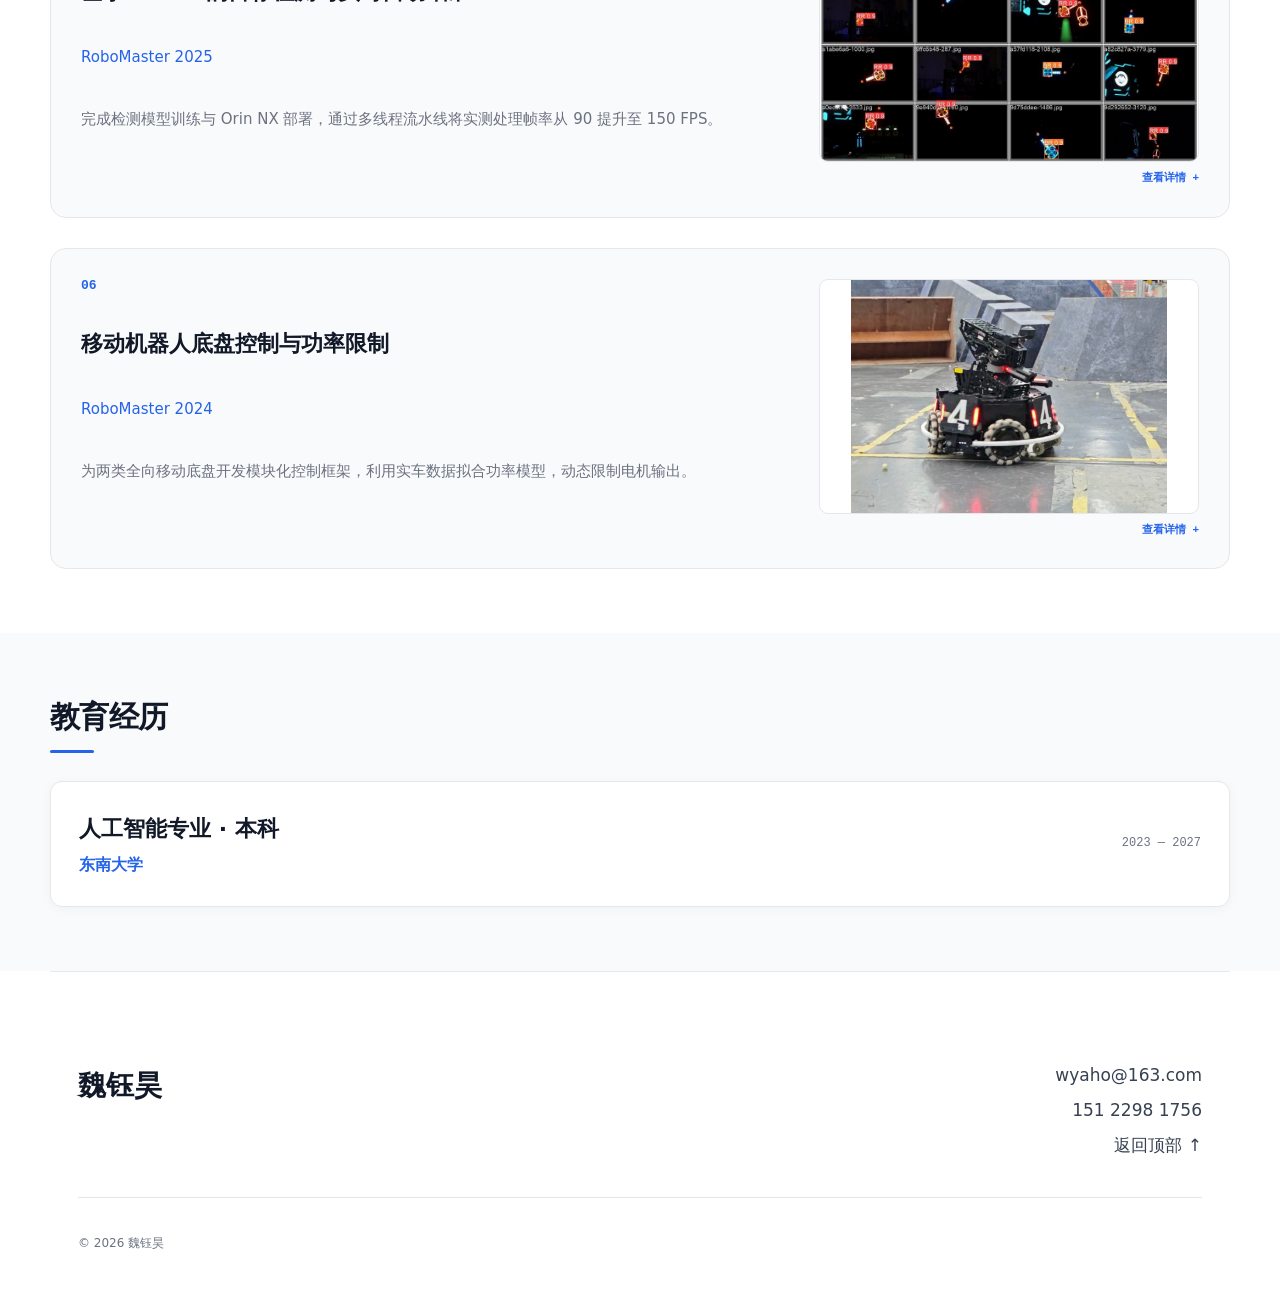
==== commit 89c6a286: "Update bilingual PND experience and SVG diagrams" ====
--- a/index.html
+++ b/index.html
@@ -55,15 +55,29 @@
       <div class="section-content timeline">
         <article class="timeline-item">
           <span class="timeline-dot"></span>
-          <div class="experience-card">
-            <div class="card-heading"><div><h3>强化学习运动控制（RL 运控岗）</h3><p>PNDbotics</p></div><time>2026.7-至今</time></div>
+          <details class="project-card">
+            <summary class="project-summary">
+              <span class="project-index">PNDbotics</span>
+              <strong>强化学习运动控制（RL 运控岗）</strong>
+              <span class="project-meta">实习 · <time>2026.7-至今</time></span>
+              <span class="project-brief">从全身遥操作与运动重定向，到通用运动跟踪策略训练、Transformer 结构改进与 GPU 训练性能优化。</span>
+              <img class="project-thumb" src="assets/pnd/hme-cpsat-dagger-pipeline.svg?v=2" alt="PNDbotics 全身运动跟踪训练流程" loading="lazy" />
+              <span class="expand-label">查看详情</span>
+            </summary>
             <div class="experience-block">
               <h4>全身遥操作与运动重定向</h4>
               <p>为了让人形机器人跟随操作者的动作，我基于 Mink 逆运动学工具，将 VR 设备采集的人体骨架运动转换为机器人全身关节目标。这一过程称为运动重定向，需要适应人体与机器人的尺寸和关节结构差异；逆运动学（IK）则用于从目标位置和姿态求解关节配置。我还修复了 ROS 2 异步消息处理中因访问顺序和时间不一致引起的问题，并完善 Pico 设备的离线数据采集、人体标定与预处理工具。</p>
             </div>
             <div class="experience-block">
-              <h4>基于强化学习的全身运动跟踪</h4>
-              <p>目标是让同一个控制模型跟踪多种参考动作，并适应遥操作设备的输入噪声。我基于 mjlab 搭建训练流程，参考 Humanoid-GPT，先将相似动作分组，为每组训练一个专门的控制策略，再通过 DAgger（数据集聚合）让统一模型学习这些策略给出的动作。分组采用 Humanoid-GPT 提出的 HME（Harmonic Motion Embedding）动作表示，用特征向量描述动作并比较相似程度。针对 Pico 等设备的噪声输入，结合 MOSAIC 的残差适配方法，在通用模型上学习额外的修正量。</p>
+              <h4>通用全身 RL Motion Tracker</h4>
+              <p>为了让同一个控制模型跟踪多种参考动作，我基于 mjlab 搭建全身运动跟踪训练链路，参考 Humanoid-GPT，使用 HME（Harmonic Motion Embedding）特征表示动作，并通过 K-Means 将相似动作分组。每个动作簇训练一个 PPO 专家策略（cluster expert），再通过 DAgger（数据集聚合）在学生策略访问的状态上查询对应专家、聚合监督数据，蒸馏得到统一的运动跟踪策略。</p>
+              <p>观察到相近动作簇之间的参数迁移可以加快收敛后，我利用已训练模型暖启动相邻簇，并用 CP-SAT 联合规划训练顺序与初始化来源，在理论最少训练批次数的约束下，最小化跨簇迁移的 HME 距离。</p>
+              <figure class="project-flow">
+                <button type="button" aria-haspopup="dialog" data-image-src="assets/pnd/hme-cpsat-dagger-pipeline.svg?v=2" aria-label="放大全身运动跟踪训练流程图">
+                  <img src="assets/pnd/hme-cpsat-dagger-pipeline.svg?v=2" width="1946" height="780" alt="动作数据经 HME 编码与聚类，由 CP-SAT 规划专家暖启动依赖，再通过多教师 DAgger 蒸馏为统一策略" loading="lazy" />
+                </button>
+                <figcaption>训练流程总览 · 点击放大。图中 14 个动作簇及以 C1、C14 为根的温启动森林为示意，实际根节点数量由求解结果决定；散点并非真实实验投影，实际调度还需满足 GPU 容量与训练依赖约束。</figcaption>
+              </figure>
             </div>
             <div class="experience-block">
               <h4>PPO 专家策略的参数复用与多 GPU 训练调度</h4>
@@ -136,7 +150,48 @@
                 </div>
               </details>
             </div>
-          </div>
+            <div class="experience-block">
+              <h4>Transformer 策略模型结构优化</h4>
+              <p>针对机器人历史状态与未来目标运动的联合建模需求，我重新设计了双流时序 Actor–Critic：机器人观测历史与参考动作分别逐帧嵌入，通过因果 Self-Attention 建模历史状态，再用 Cross-Attention 读取目标运动序列。历史窗口包含过去 10 帧与当前帧，参考动作窗口包含过去 10 帧、当前帧及未来 10 帧目标，让策略同时利用运动上下文与未来目标信息。</p>
+              <p>两个 Fusion Block 顺序融合两路信息。第一个模块更新全部 11 个历史 token；第二个模块仅为当前 token 计算查询和后续输出，裁剪不会进入输出头的末端计算，同时仍读取完整的 11 帧历史与 21 帧参考动作 K/V，在利用更长时间信息的同时控制计算开销。</p>
+              <figure class="project-flow">
+                <button type="button" aria-haspopup="dialog" data-image-src="assets/pnd/model-architecture-v5-zh.svg" aria-label="放大双流时序 Actor–Critic 模型结构图">
+                  <img src="assets/pnd/model-architecture-v5-zh.svg" width="2600" height="2080" alt="双流时序 Actor–Critic：11 帧机器人观测与 21 帧参考动作，通过两个含因果自注意力和交叉注意力的 Fusion Block 融合；第二个模块仅计算当前查询" loading="lazy" />
+                </button>
+                <figcaption>双流时序 Actor–Critic · 点击放大查看结构细节。Actor 与 Critic 结构相同、参数独立，分别输出 29 维动作均值和 1 维状态价值。</figcaption>
+              </figure>
+              <details>
+                <summary>输入、注意力融合与末端计算裁剪</summary>
+                <div class="detail-content technical-narrative">
+                  <h5>逐帧保留时序信息</h5>
+                  <p>Actor 的机器人观测输入为 11 × 93，Critic 为 11 × 219；参考动作输入均为 21 × 67（帧数 × 每帧特征数）。参考动作表示需要跟踪的目标运动，包含未来目标，不是机器人此前执行的控制动作。两路输入分别映射为逐帧 token，没有时间池化。</p>
+                  <h5>先理解历史状态，再读取参考动作</h5>
+                  <p>每个 Fusion Block 包含因果 Self-Attention、Cross-Attention 和前馈网络（FFN），并配合残差连接。Cross-Attention 的 Q 来自自注意力更新后的历史 token，K/V 来自参考动作 token；RoPE（旋转位置编码）作用于 Q 和 K。同一组参考动作 embedding 送入两个模块，模块各自具有独立的归一化与投影参数。</p>
+                  <h5>只省去不被输出头使用的计算</h5>
+                  <p>Fusion Block 1 保留全部历史 token 的输出；Fusion Block 2 仅计算当前 token 的 Self-Attention 查询、Cross-Attention 查询及 FFN 输出。两个模块的 Self-Attention 仍读取全部历史 K/V，Cross-Attention 仍读取全部参考动作 K/V，因此没有缩短可读取的历史或目标窗口。</p>
+                </div>
+              </details>
+            </div>
+            <div class="experience-block">
+              <h4>模型训练性能优化：RoPE 融合与短序列 Attention</h4>
+              <p>基于 PyTorch Profiler，我定位了双流时序 Transformer 在 PPO 训练中的两处 GPU 开销：RoPE 多步运算产生的中间张量读写，以及通用 Attention 内核对短序列形状的适配不足。使用 Triton 开发融合 RoPE 和专用 Attention 的前后向算子，并对齐原后端的关键浮点运算顺序，解决局部数值误差在完整训练更新中放大的问题。</p>
+              <p>在 RTX PRO 6000 Blackwell 的真实环境基准中，保持模型结构、精度策略和 PPO 配置不变，<strong>PPO 更新耗时从 3.2139 秒降至 1.6718 秒，减少 48.0%；采样与更新合计从 4.5597 秒降至 2.9826 秒，减少 34.6%，迭代吞吐约为原来的 1.53 倍。</strong>测量不包含日志写盘、周期评估、checkpoint 保存和状态重置。</p>
+              <details>
+                <summary>性能瓶颈、内核实现与数值验收</summary>
+                <div class="detail-content technical-narrative">
+                  <h5>融合 RoPE，减少中间显存访问</h5>
+                  <p>将特征配对、正余弦乘法与旋转加减合并到 Triton kernel，并实现融合反向，通过自定义 torch.autograd.Function 接入原训练流程。保留原 FP32 运算顺序，减少中间结果反复写回与读取。独立消融中，仅缓存正余弦表的收益约为 0.12%，主要加速来自融合执行。</p>
+                  <h5>针对实际短序列设计 Attention 前后向</h5>
+                  <p>两个 Fusion Block 的注意力形状分别为 11×11、11×21、1×11 和 1×21，每个 head 宽度为 32。我采用适合这些形状的小分块，并实现 Q/K/V 梯度和实际张量布局处理。在同一实际 PPO minibatch 的 profiler 对照中，Attention 前后向主 kernel 总耗时从 46.850 ms 降到 13.244 ms。</p>
+                  <h5>从数学等价走到训练数值一致</h5>
+                  <p>初版内核虽有加速，但局部微小误差在后续 TF32 线性层中放大，未通过 AdamW 状态验收。进一步核对原后端的 FastF32 路径，匹配操作数拆分与舍入、三次 TF32 矩阵乘累加、分段归约，以及 softmax 前后向的关键计算顺序，最终在既定误差门槛下通过完整训练更新验收。</p>
+                  <h5>真实 rollout 与完整 PPO 更新验证</h5>
+                  <p>使用 2048 个环境、24 步 rollout 和 5 epochs × 4 minibatches，让基线与优化版从相同模型及优化器状态出发，使用同一份真实 on-policy 数据更新。在已测样例中，完整模型输出与梯度、20 次优化器更新后的 4 项 loss、129 个参数及 387 个 AdamW 状态张量记录的最大绝对差均为 0，自适应学习率决策一致；另通过 48 项布局、部分梯度及重复运行测试。</p>
+                  <p>性能收益来自预热后的稳定测量；上述 20 次优化器更新对应一次完整 PPO 更新过程。验收结果限于已测硬件、FP32/原 TF32 设置与既定短序列形状，不等同于长期训练轨迹或最终收敛已经验证一致。</p>
+                </div>
+              </details>
+            </div>
+          </details>
         </article>
       </div>
     </section>
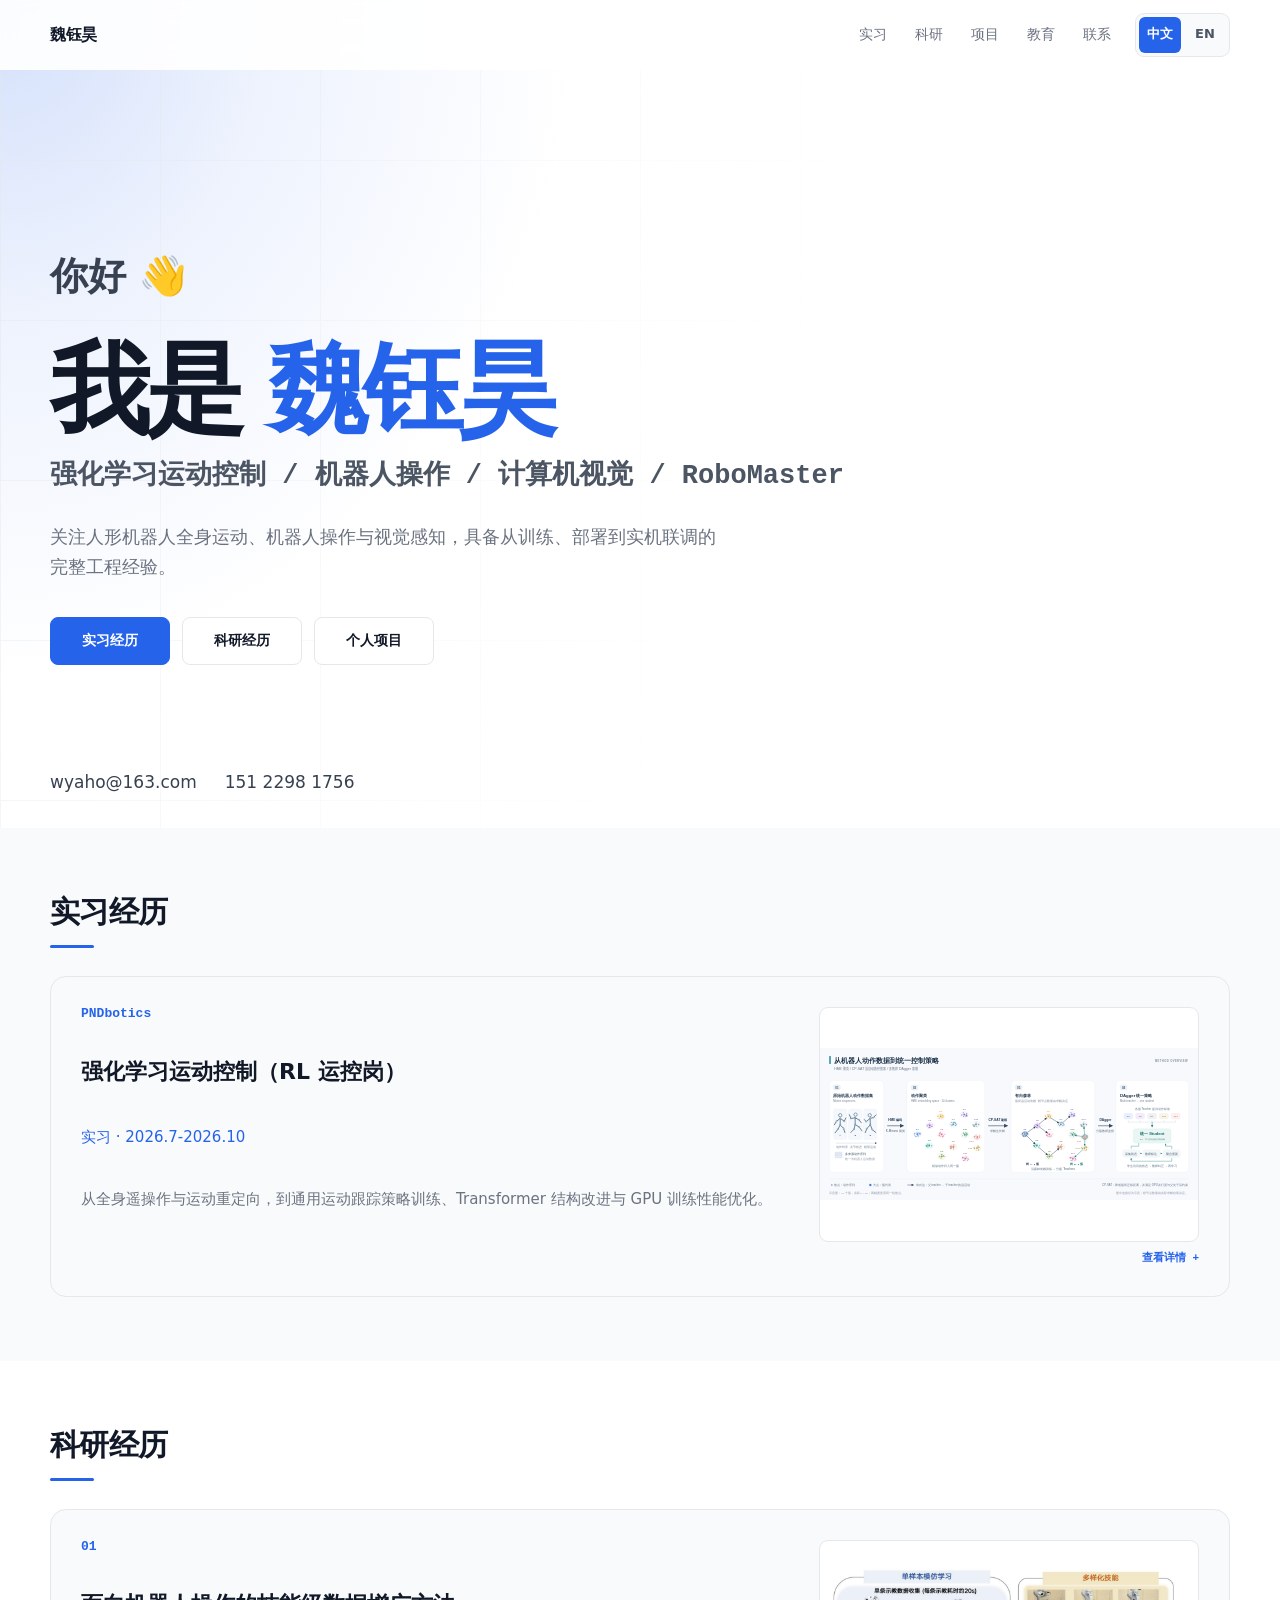
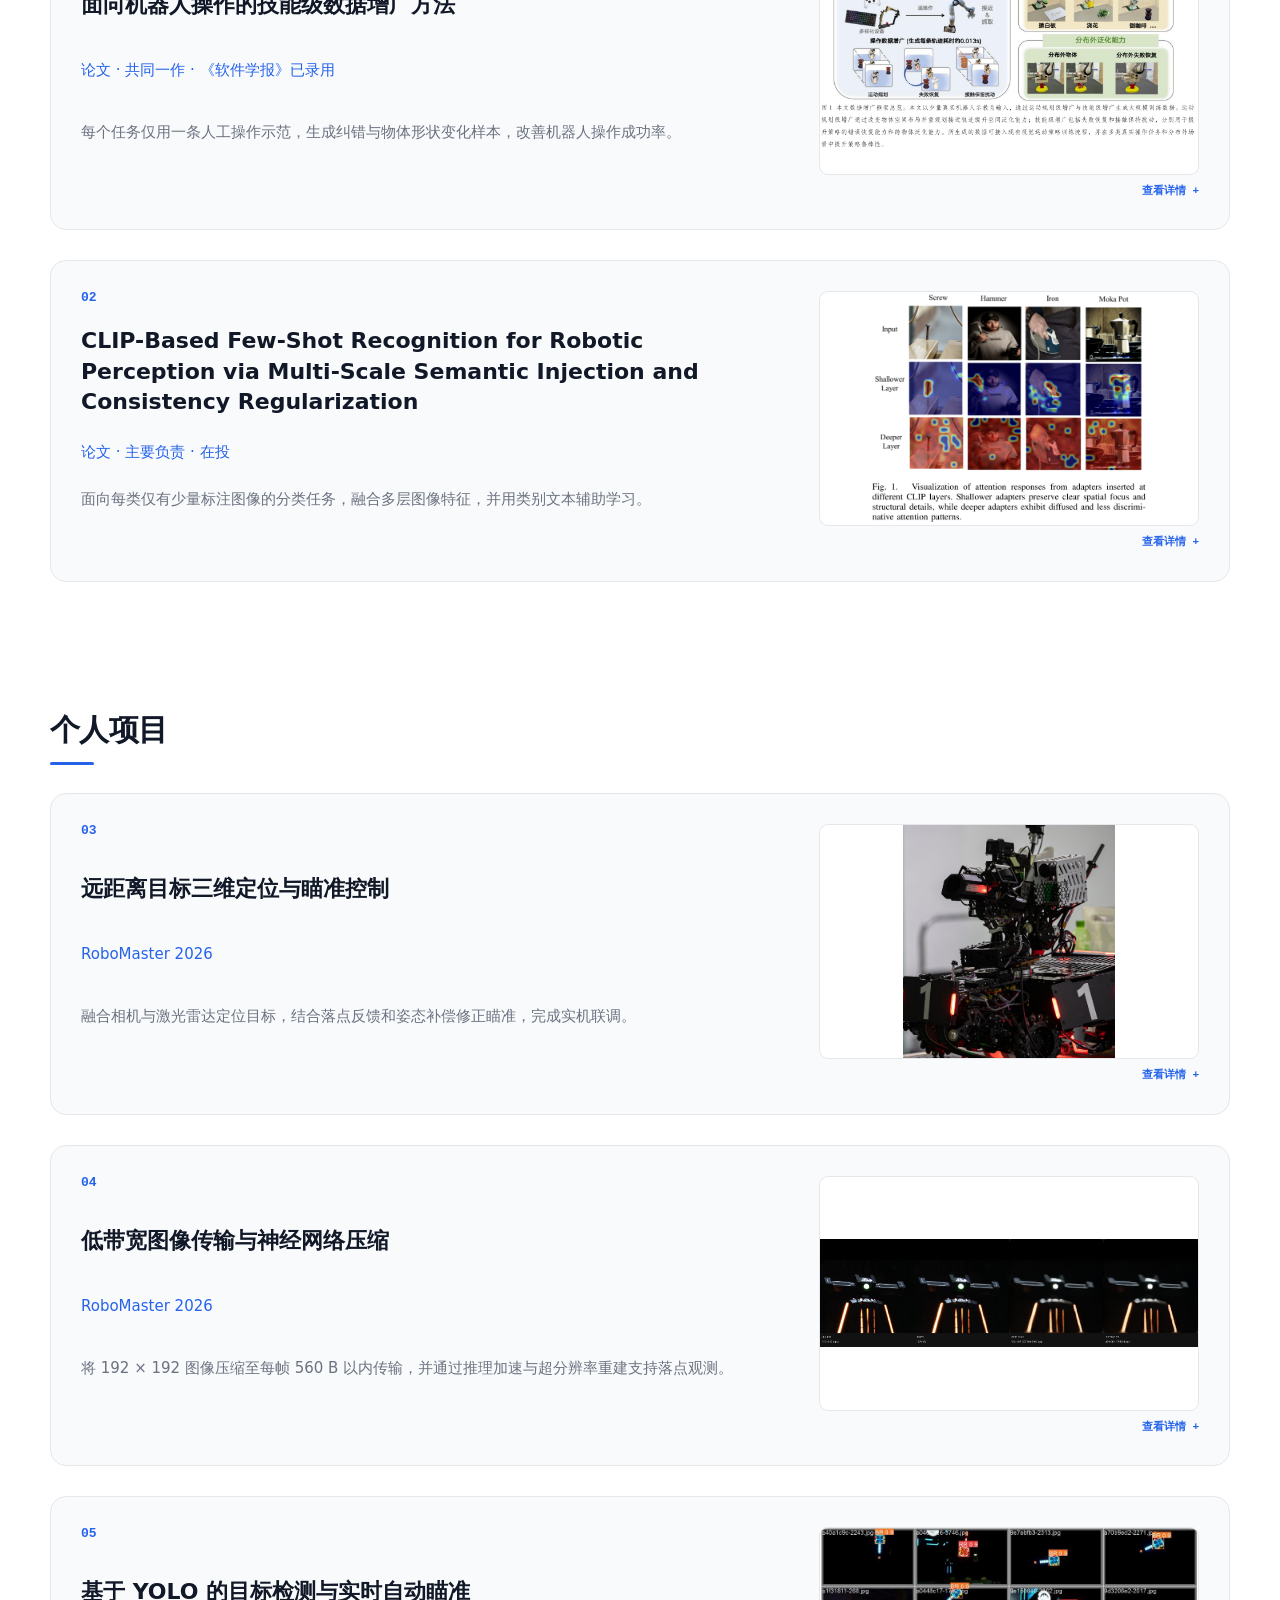
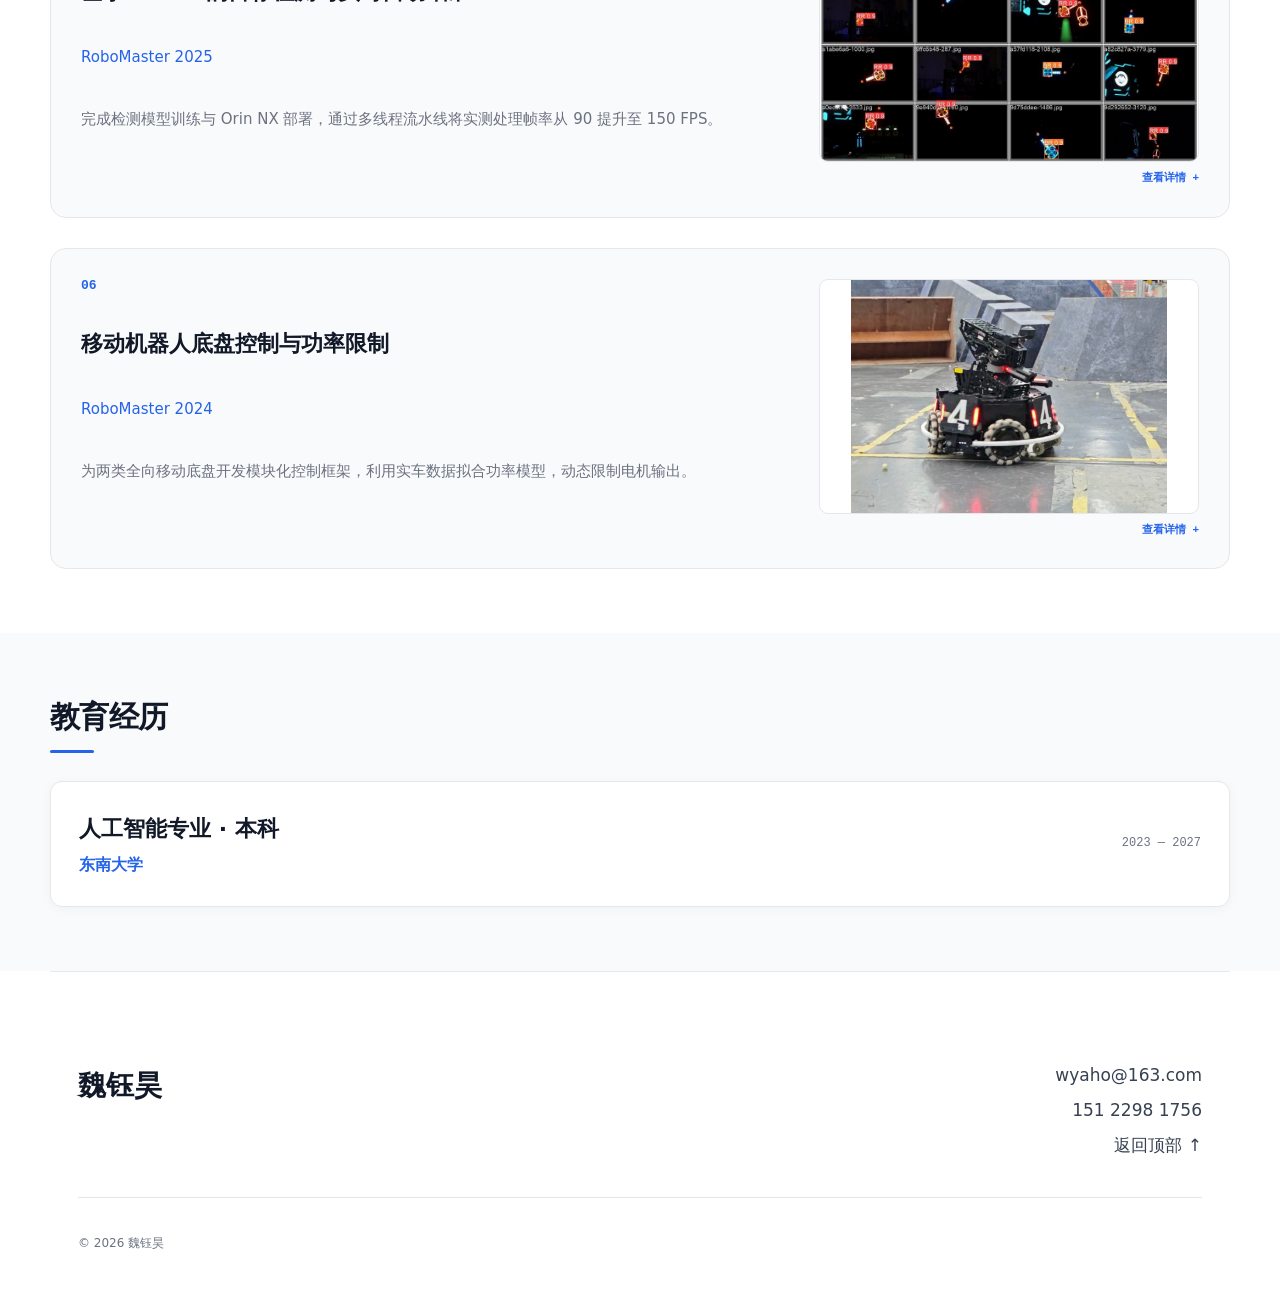
==== commit 6985a0f5: "Set PND internship end date to October 2026" ====
--- a/index.html
+++ b/index.html
@@ -59,7 +59,7 @@
             <summary class="project-summary">
               <span class="project-index">PNDbotics</span>
               <strong>强化学习运动控制（RL 运控岗）</strong>
-              <span class="project-meta">实习 · <time>2026.7-至今</time></span>
+              <span class="project-meta">实习 · <time>2026.7-2026.10</time></span>
               <span class="project-brief">从全身遥操作与运动重定向，到通用运动跟踪策略训练、Transformer 结构改进与 GPU 训练性能优化。</span>
               <img class="project-thumb" src="assets/pnd/hme-cpsat-dagger-pipeline.svg?v=2" alt="PNDbotics 全身运动跟踪训练流程" loading="lazy" />
               <span class="expand-label">查看详情</span>
